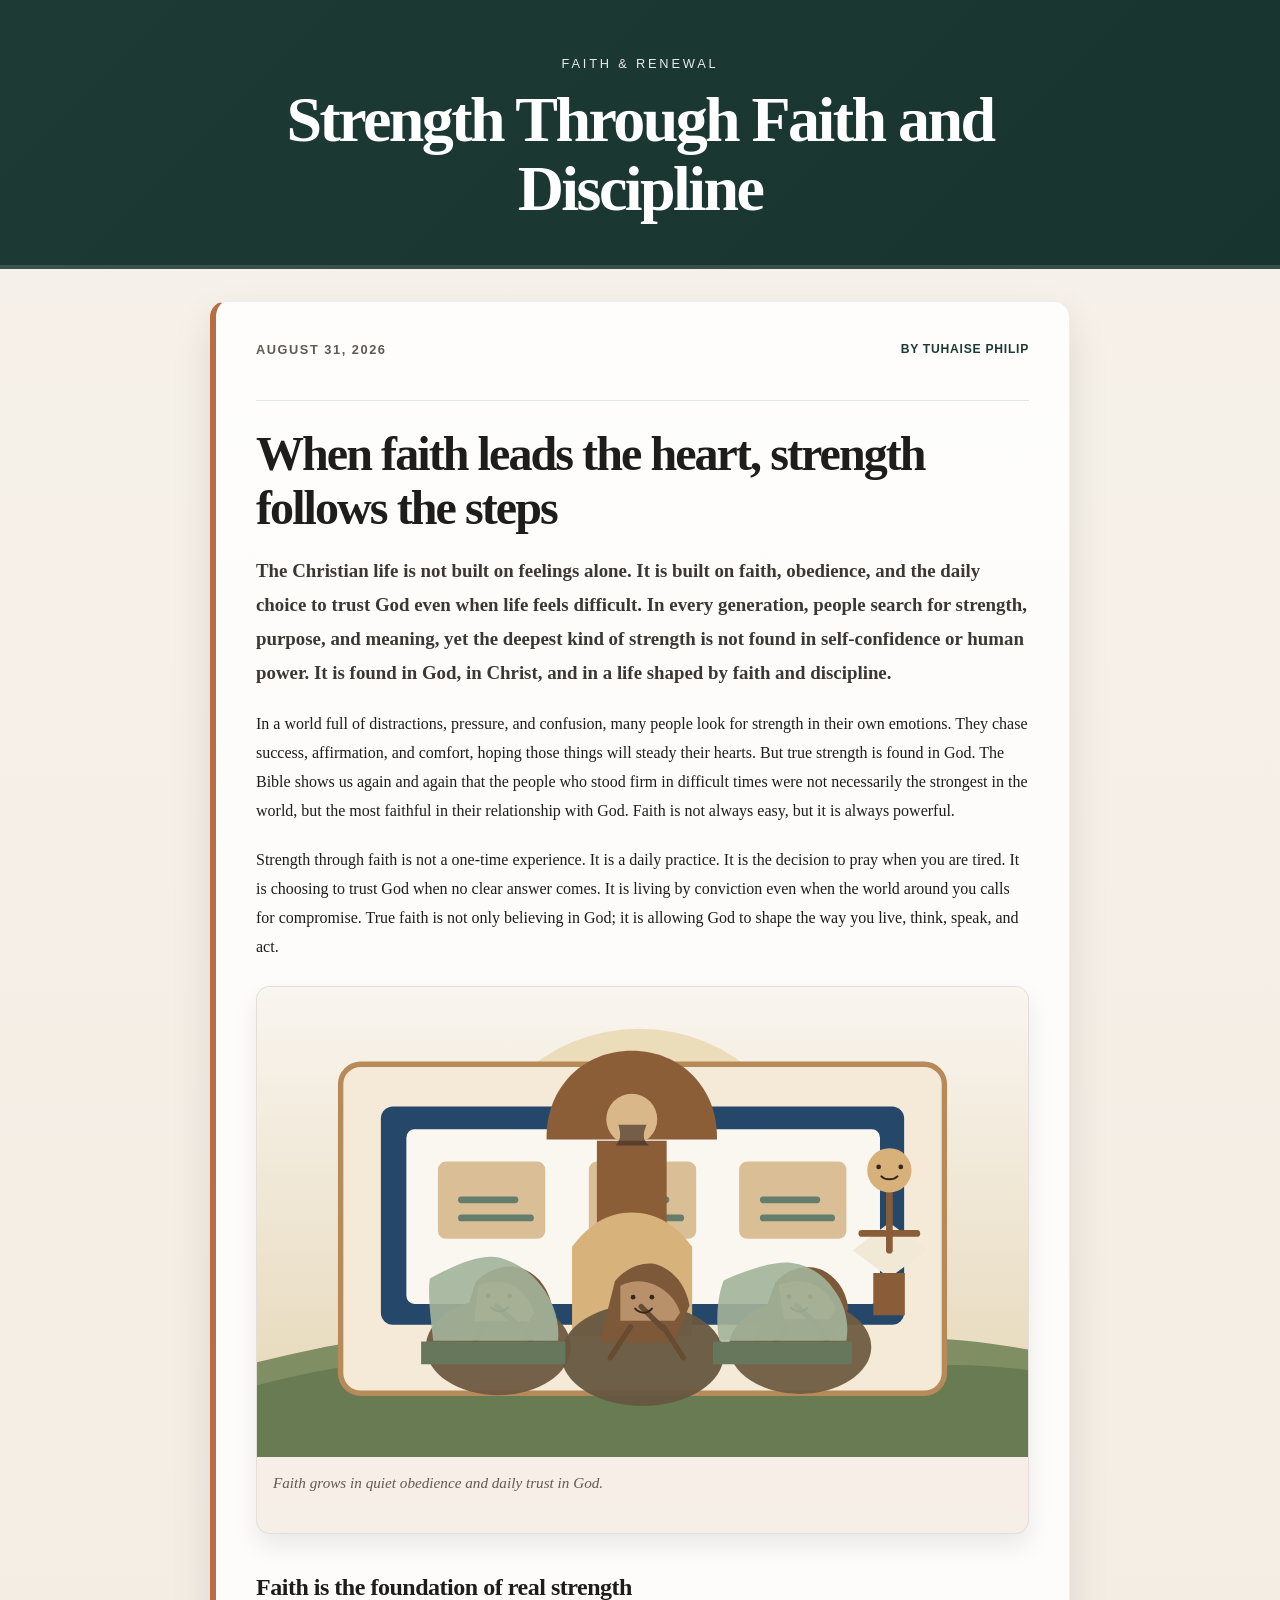
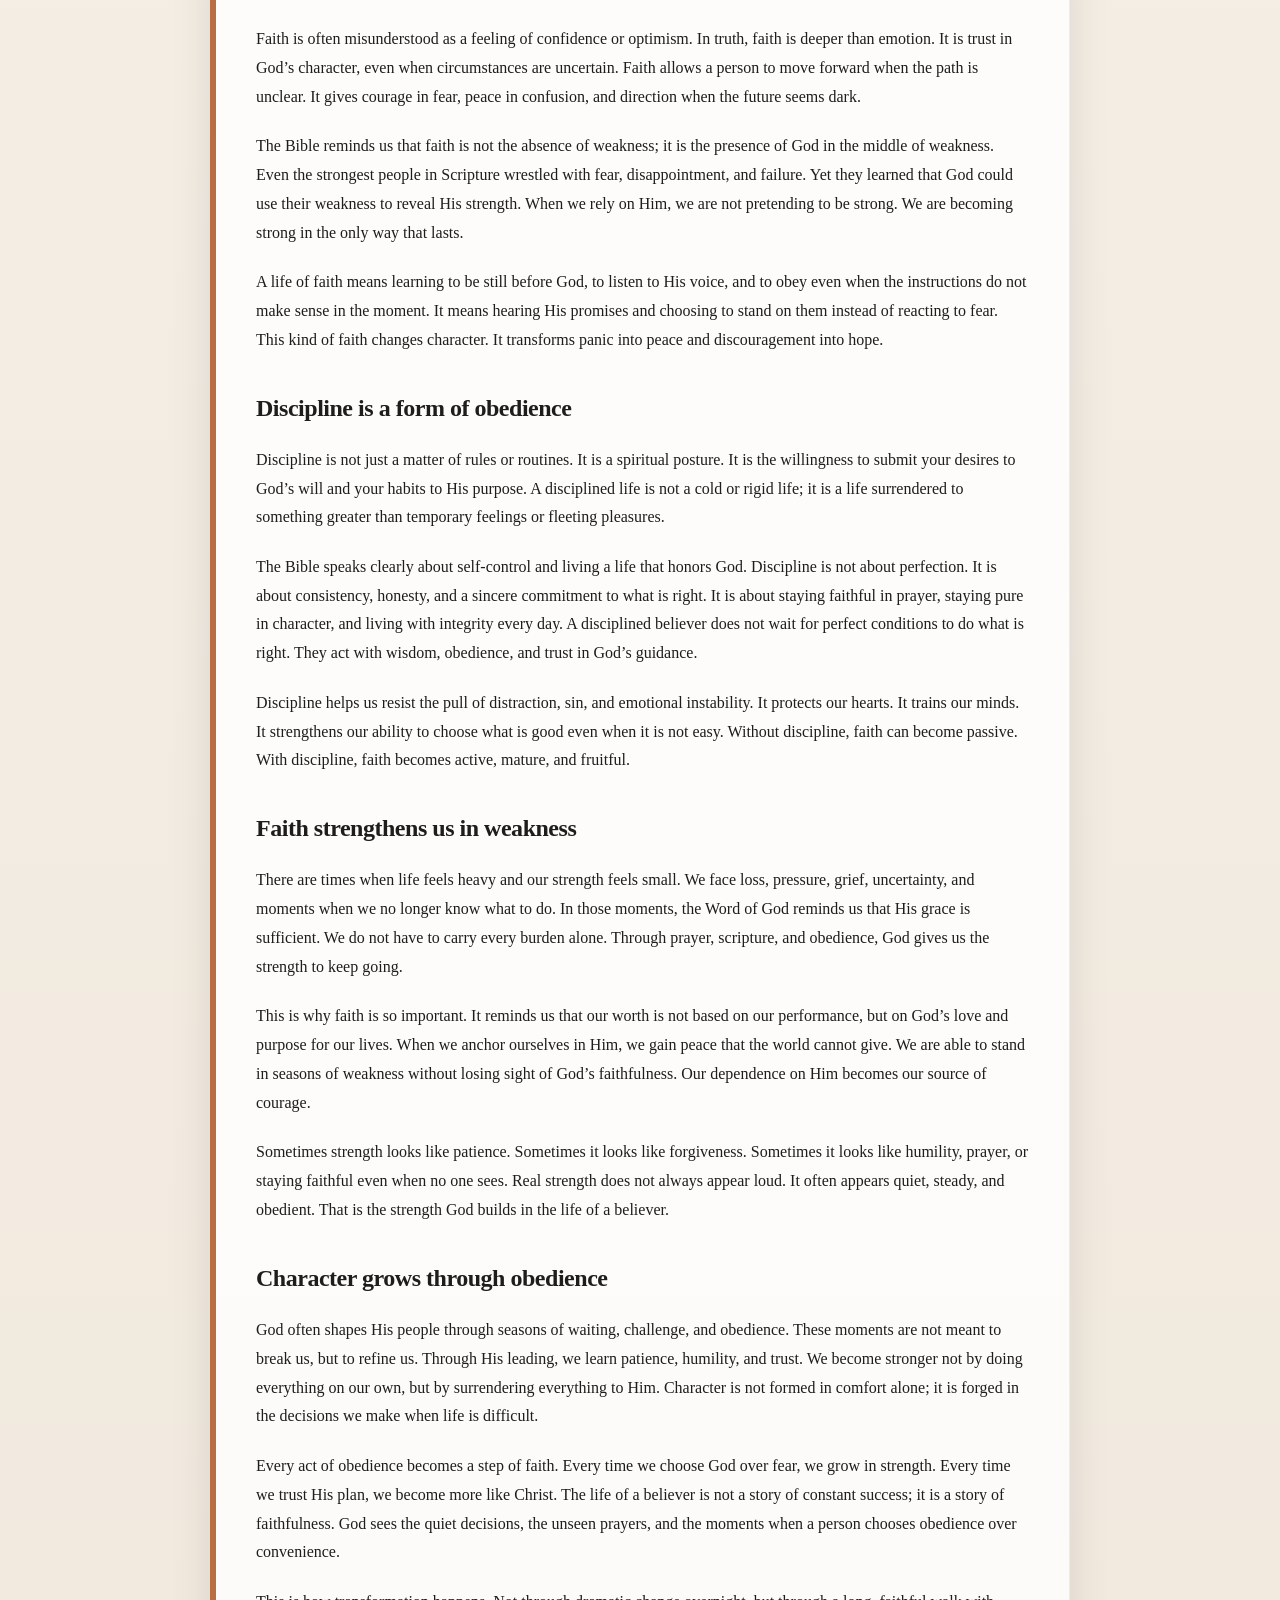
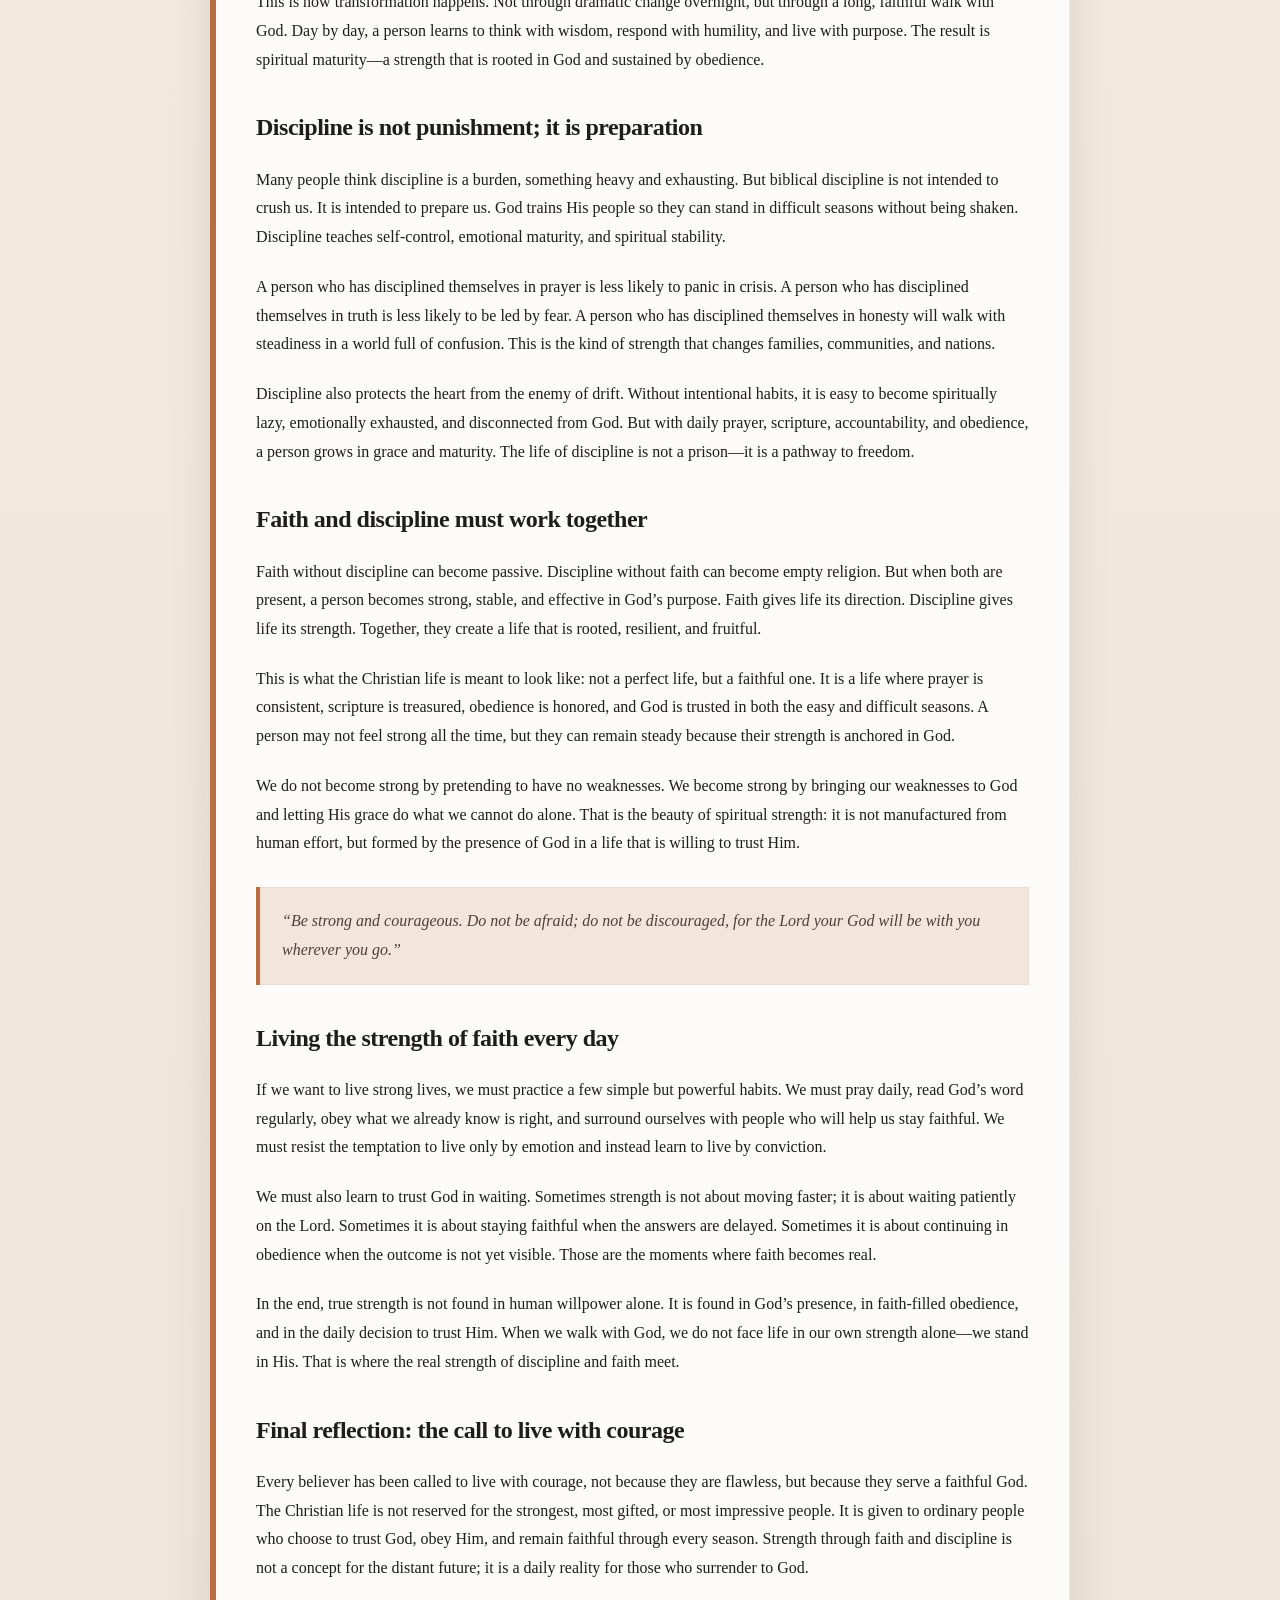
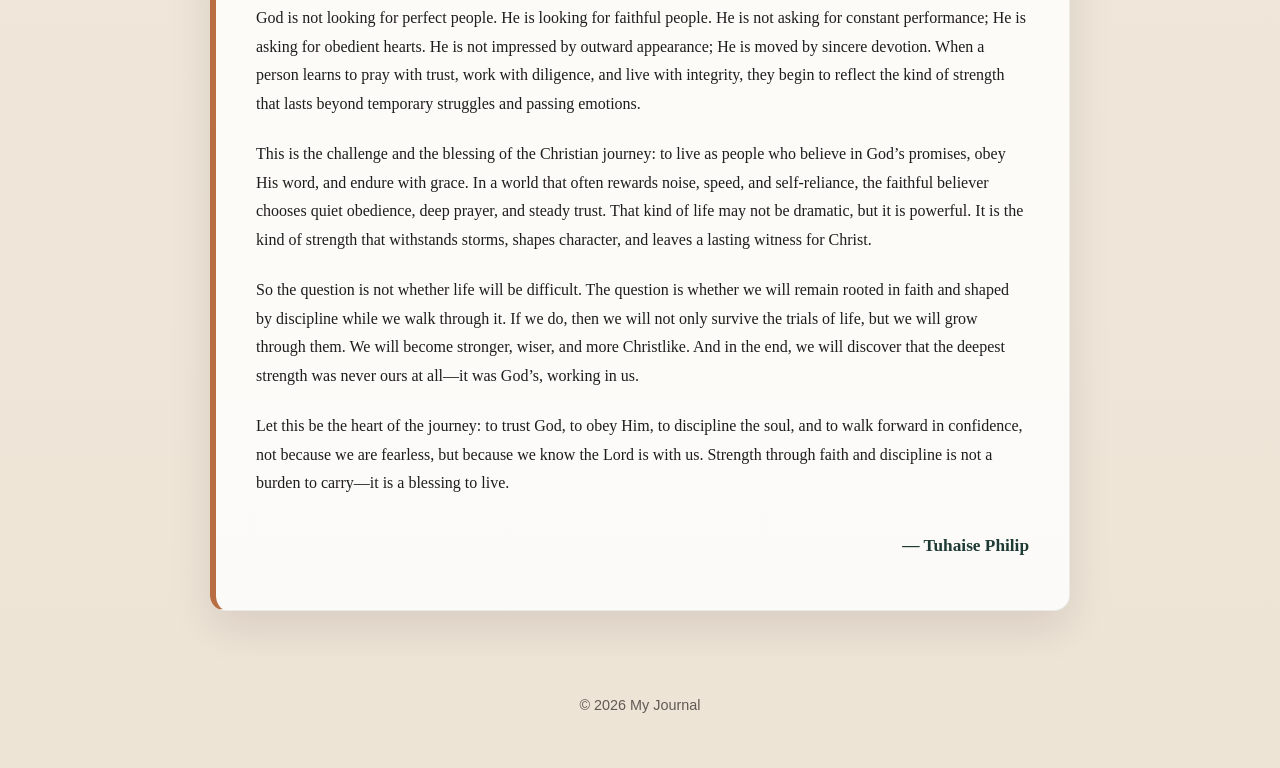
==== index.html @ ab4273bb "Publish article" ====
<!DOCTYPE html>
<html lang="en">
  <head>
    <meta charset="UTF-8" />
    <meta name="viewport" content="width=device-width, initial-scale=1.0" />
    <meta
      name="description"
      content="A simple article page about building meaningful habits and sharing ideas with the world."
    />
    <title>Small Habits, Big Change</title>
    <link rel="stylesheet" href="style.css" />
  </head>
  <body>
    <header class="site-header">
      <div class="container">
        <p class="brand">Faith & Renewal</p>
        <h1>Strength Through Faith and Discipline</h1>
      </div>
    </header>

    <main class="container">
      <article class="article-card">
        <div class="article-meta">
          <p class="date">August 31, 2026</p>
          <p class="byline">By Tuhaise Philip</p>
        </div>

        <h2>When faith leads the heart, strength follows the steps</h2>

        <p class="lead">
          The Christian life is not built on feelings alone. It is built on faith,
          obedience, and the daily choice to trust God even when life feels difficult.
          In every generation, people search for strength, purpose, and meaning, yet the
          deepest kind of strength is not found in self-confidence or human power. It is
          found in God, in Christ, and in a life shaped by faith and discipline.
        </p>

        <p>
          In a world full of distractions, pressure, and confusion, many people look for
          strength in their own emotions. They chase success, affirmation, and comfort,
          hoping those things will steady their hearts. But true strength is found in God.
          The Bible shows us again and again that the people who stood firm in difficult
          times were not necessarily the strongest in the world, but the most faithful in
          their relationship with God. Faith is not always easy, but it is always powerful.
        </p>

        <p>
          Strength through faith is not a one-time experience. It is a daily practice. It is
          the decision to pray when you are tired. It is choosing to trust God when no clear
          answer comes. It is living by conviction even when the world around you calls for
          compromise. True faith is not only believing in God; it is allowing God to shape
          the way you live, think, speak, and act.
        </p>

        <div class="hero-image-wrap">
          <img
            src="faith-art.svg"
            alt="Biblical illustration representing faith, hope, and strength"
            class="hero-image"
          />
          <p class="image-caption">Faith grows in quiet obedience and daily trust in God.</p>
        </div>

        <h3>Faith is the foundation of real strength</h3>
        <p>
          Faith is often misunderstood as a feeling of confidence or optimism. In truth, faith
          is deeper than emotion. It is trust in God’s character, even when circumstances are
          uncertain. Faith allows a person to move forward when the path is unclear. It gives
          courage in fear, peace in confusion, and direction when the future seems dark.
        </p>

        <p>
          The Bible reminds us that faith is not the absence of weakness; it is the presence
          of God in the middle of weakness. Even the strongest people in Scripture wrestled
          with fear, disappointment, and failure. Yet they learned that God could use their
          weakness to reveal His strength. When we rely on Him, we are not pretending to be
          strong. We are becoming strong in the only way that lasts.
        </p>

        <p>
          A life of faith means learning to be still before God, to listen to His voice, and
          to obey even when the instructions do not make sense in the moment. It means hearing
          His promises and choosing to stand on them instead of reacting to fear. This kind of
          faith changes character. It transforms panic into peace and discouragement into hope.
        </p>

        <h3>Discipline is a form of obedience</h3>
        <p>
          Discipline is not just a matter of rules or routines. It is a spiritual posture. It
          is the willingness to submit your desires to God’s will and your habits to His
          purpose. A disciplined life is not a cold or rigid life; it is a life surrendered
          to something greater than temporary feelings or fleeting pleasures.
        </p>

        <p>
          The Bible speaks clearly about self-control and living a life that honors God.
          Discipline is not about perfection. It is about consistency, honesty, and a sincere
          commitment to what is right. It is about staying faithful in prayer, staying pure
          in character, and living with integrity every day. A disciplined believer does not
          wait for perfect conditions to do what is right. They act with wisdom, obedience,
          and trust in God’s guidance.
        </p>

        <p>
          Discipline helps us resist the pull of distraction, sin, and emotional instability.
          It protects our hearts. It trains our minds. It strengthens our ability to choose
          what is good even when it is not easy. Without discipline, faith can become passive.
          With discipline, faith becomes active, mature, and fruitful.
        </p>

        <h3>Faith strengthens us in weakness</h3>
        <p>
          There are times when life feels heavy and our strength feels small. We face loss,
          pressure, grief, uncertainty, and moments when we no longer know what to do. In those
          moments, the Word of God reminds us that His grace is sufficient. We do not have to
          carry every burden alone. Through prayer, scripture, and obedience, God gives us the
          strength to keep going.
        </p>

        <p>
          This is why faith is so important. It reminds us that our worth is not based on our
          performance, but on God’s love and purpose for our lives. When we anchor ourselves in
          Him, we gain peace that the world cannot give. We are able to stand in seasons of
          weakness without losing sight of God’s faithfulness. Our dependence on Him becomes
          our source of courage.
        </p>

        <p>
          Sometimes strength looks like patience. Sometimes it looks like forgiveness. Sometimes
          it looks like humility, prayer, or staying faithful even when no one sees. Real strength
          does not always appear loud. It often appears quiet, steady, and obedient. That is the
          strength God builds in the life of a believer.
        </p>

        <h3>Character grows through obedience</h3>
        <p>
          God often shapes His people through seasons of waiting, challenge, and obedience.
          These moments are not meant to break us, but to refine us. Through His leading, we
          learn patience, humility, and trust. We become stronger not by doing everything on our
          own, but by surrendering everything to Him. Character is not formed in comfort alone;
          it is forged in the decisions we make when life is difficult.
        </p>

        <p>
          Every act of obedience becomes a step of faith. Every time we choose God over fear, we
          grow in strength. Every time we trust His plan, we become more like Christ. The life of
          a believer is not a story of constant success; it is a story of faithfulness. God sees
          the quiet decisions, the unseen prayers, and the moments when a person chooses obedience
          over convenience.
        </p>

        <p>
          This is how transformation happens. Not through dramatic change overnight, but through a
          long, faithful walk with God. Day by day, a person learns to think with wisdom, respond
          with humility, and live with purpose. The result is spiritual maturity—a strength that is
          rooted in God and sustained by obedience.
        </p>

        <h3>Discipline is not punishment; it is preparation</h3>
        <p>
          Many people think discipline is a burden, something heavy and exhausting. But biblical
          discipline is not intended to crush us. It is intended to prepare us. God trains His
          people so they can stand in difficult seasons without being shaken. Discipline teaches
          self-control, emotional maturity, and spiritual stability.
        </p>

        <p>
          A person who has disciplined themselves in prayer is less likely to panic in crisis.
          A person who has disciplined themselves in truth is less likely to be led by fear.
          A person who has disciplined themselves in honesty will walk with steadiness in a world
          full of confusion. This is the kind of strength that changes families, communities,
          and nations.
        </p>

        <p>
          Discipline also protects the heart from the enemy of drift. Without intentional habits,
          it is easy to become spiritually lazy, emotionally exhausted, and disconnected from God.
          But with daily prayer, scripture, accountability, and obedience, a person grows in grace
          and maturity. The life of discipline is not a prison—it is a pathway to freedom.
        </p>

        <h3>Faith and discipline must work together</h3>
        <p>
          Faith without discipline can become passive. Discipline without faith can become empty
          religion. But when both are present, a person becomes strong, stable, and effective in
          God’s purpose. Faith gives life its direction. Discipline gives life its strength.
          Together, they create a life that is rooted, resilient, and fruitful.
        </p>

        <p>
          This is what the Christian life is meant to look like: not a perfect life, but a faithful
          one. It is a life where prayer is consistent, scripture is treasured, obedience is honored,
          and God is trusted in both the easy and difficult seasons. A person may not feel strong all
          the time, but they can remain steady because their strength is anchored in God.
        </p>

        <p>
          We do not become strong by pretending to have no weaknesses. We become strong by bringing
          our weaknesses to God and letting His grace do what we cannot do alone. That is the beauty
          of spiritual strength: it is not manufactured from human effort, but formed by the presence
          of God in a life that is willing to trust Him.
        </p>

        <blockquote>
          “Be strong and courageous. Do not be afraid; do not be discouraged, for the Lord
          your God will be with you wherever you go.”
        </blockquote>

        <h3>Living the strength of faith every day</h3>
        <p>
          If we want to live strong lives, we must practice a few simple but powerful habits. We must
          pray daily, read God’s word regularly, obey what we already know is right, and surround
          ourselves with people who will help us stay faithful. We must resist the temptation to live
          only by emotion and instead learn to live by conviction.
        </p>

        <p>
          We must also learn to trust God in waiting. Sometimes strength is not about moving faster;
          it is about waiting patiently on the Lord. Sometimes it is about staying faithful when the
          answers are delayed. Sometimes it is about continuing in obedience when the outcome is not
          yet visible. Those are the moments where faith becomes real.
        </p>

        <p>
          In the end, true strength is not found in human willpower alone. It is found in God’s
          presence, in faith-filled obedience, and in the daily decision to trust Him. When we walk
          with God, we do not face life in our own strength alone—we stand in His. That is where the
          real strength of discipline and faith meet.
        </p>

        <h3>Final reflection: the call to live with courage</h3>
        <p>
          Every believer has been called to live with courage, not because they are flawless, but because
          they serve a faithful God. The Christian life is not reserved for the strongest, most gifted,
          or most impressive people. It is given to ordinary people who choose to trust God, obey Him,
          and remain faithful through every season. Strength through faith and discipline is not a
          concept for the distant future; it is a daily reality for those who surrender to God.
        </p>

        <p>
          God is not looking for perfect people. He is looking for faithful people. He is not asking for
          constant performance; He is asking for obedient hearts. He is not impressed by outward appearance;
          He is moved by sincere devotion. When a person learns to pray with trust, work with diligence,
          and live with integrity, they begin to reflect the kind of strength that lasts beyond temporary
          struggles and passing emotions.
        </p>

        <p>
          This is the challenge and the blessing of the Christian journey: to live as people who believe in
          God’s promises, obey His word, and endure with grace. In a world that often rewards noise,
          speed, and self-reliance, the faithful believer chooses quiet obedience, deep prayer, and steady
          trust. That kind of life may not be dramatic, but it is powerful. It is the kind of strength
          that withstands storms, shapes character, and leaves a lasting witness for Christ.
        </p>

        <p>
          So the question is not whether life will be difficult. The question is whether we will remain
          rooted in faith and shaped by discipline while we walk through it. If we do, then we will not only
          survive the trials of life, but we will grow through them. We will become stronger, wiser, and
          more Christlike. And in the end, we will discover that the deepest strength was never ours at all—it was God’s, working in us.
        </p>

        <p>
          Let this be the heart of the journey: to trust God, to obey Him, to discipline the soul, and to
          walk forward in confidence, not because we are fearless, but because we know the Lord is with us.
          Strength through faith and discipline is not a burden to carry—it is a blessing to live.
        </p>

        <p class="author-signature">— Tuhaise Philip</p>
      </article>
    </main>

    <footer class="site-footer">
      <p>&copy; 2026 My Journal</p>
    </footer>
  </body>
</html>
---- style.css ----
:root {
  --bg: #f3efe9;
  --card: #fffdfb;
  --header: #1d3a35;
  --header-soft: #18342f;
  --text: #1f1d1b;
  --muted: #615953;
  --accent: #b86d42;
  --accent-soft: #f2e6dc;
  --shadow: rgba(17, 12, 10, 0.1);
}

* {
  box-sizing: border-box;
}

body {
  margin: 0;
  font-family: Georgia, "Times New Roman", serif;
  color: var(--text);
  background: linear-gradient(180deg, #f6f1ea 0%, #eee4d6 100%);
  line-height: 1.8;
}

.container {
  width: min(860px, calc(100% - 40px));
  margin: 0 auto;
}

.site-header {
  background: linear-gradient(135deg, var(--header) 0%, var(--header-soft) 100%);
  color: #fff;
  padding: 52px 0 42px;
  text-align: center;
  border-bottom: 4px solid rgba(255, 255, 255, 0.12);
}

.brand {
  margin: 0 0 10px;
  font-size: 0.8rem;
  letter-spacing: 0.22em;
  text-transform: uppercase;
  opacity: 0.9;
  font-family: "Segoe UI", Tahoma, sans-serif;
}

.site-header h1 {
  margin: 0;
  font-size: clamp(2.2rem, 5vw, 4rem);
  line-height: 1.08;
  letter-spacing: -0.04em;
}

.article-card {
  margin: 32px auto 56px;
  padding: 36px 40px 28px;
  background: rgba(255, 255, 255, 0.82);
  border: 1px solid rgba(29, 58, 53, 0.08);
  border-left: 6px solid var(--accent);
  border-radius: 16px;
  box-shadow: 0 18px 42px var(--shadow);
}

.article-meta {
  display: flex;
  justify-content: space-between;
  align-items: center;
  gap: 16px;
  flex-wrap: wrap;
  padding-bottom: 18px;
  margin-bottom: 26px;
  border-bottom: 1px solid rgba(29, 58, 53, 0.12);
}

.date,
.byline {
  margin: 0;
}

.date {
  color: var(--muted);
  font-size: 0.8rem;
  font-weight: 700;
  letter-spacing: 0.12em;
  text-transform: uppercase;
  font-family: "Segoe UI", Tahoma, sans-serif;
}

.byline {
  color: var(--header);
  font-weight: 700;
  letter-spacing: 0.06em;
  text-transform: uppercase;
  font-size: 0.76rem;
  font-family: "Segoe UI", Tahoma, sans-serif;
}

.article-card h2 {
  margin-top: 0;
  margin-bottom: 1.2rem;
  font-size: clamp(2.1rem, 4vw, 3rem);
  line-height: 1.12;
  letter-spacing: -0.04em;
}

.article-card h3 {
  margin-top: 2rem;
  margin-bottom: 0.8rem;
  font-size: 1.5rem;
  letter-spacing: -0.02em;
}

.article-card p,
.article-card blockquote {
  margin-bottom: 1.3rem;
}

.lead {
  font-size: 1.18rem;
  color: #3d3733;
  font-weight: 600;
}

.hero-image-wrap {
  margin: 1.5rem 0 1.8rem;
  border-radius: 14px;
  overflow: hidden;
  background: #f6efe7;
  border: 1px solid rgba(19, 25, 29, 0.08);
  box-shadow: 0 12px 24px rgba(27, 19, 15, 0.08);
}

.hero-image {
  display: block;
  width: 100%;
  height: 470px;
  object-fit: cover;
}

.image-caption {
  margin: 0;
  padding: 12px 16px 16px;
  background: #f7efe7;
  color: var(--muted);
  font-size: 0.95rem;
  font-style: italic;
}

blockquote {
  padding: 20px 22px;
  margin: 1.8rem 0;
  border-left: 4px solid var(--accent);
  background: var(--accent-soft);
  font-style: italic;
  color: #4c413d;
  box-shadow: inset 0 0 0 1px rgba(184, 109, 66, 0.08);
}

.author-signature {
  margin-top: 2rem;
  margin-bottom: 0;
  font-size: 1.08rem;
  font-weight: 700;
  color: var(--header);
  text-align: right;
}

.site-footer {
  padding: 12px 0 34px;
  text-align: center;
  color: var(--muted);
  font-size: 0.9rem;
  font-family: "Segoe UI", Tahoma, sans-serif;
}
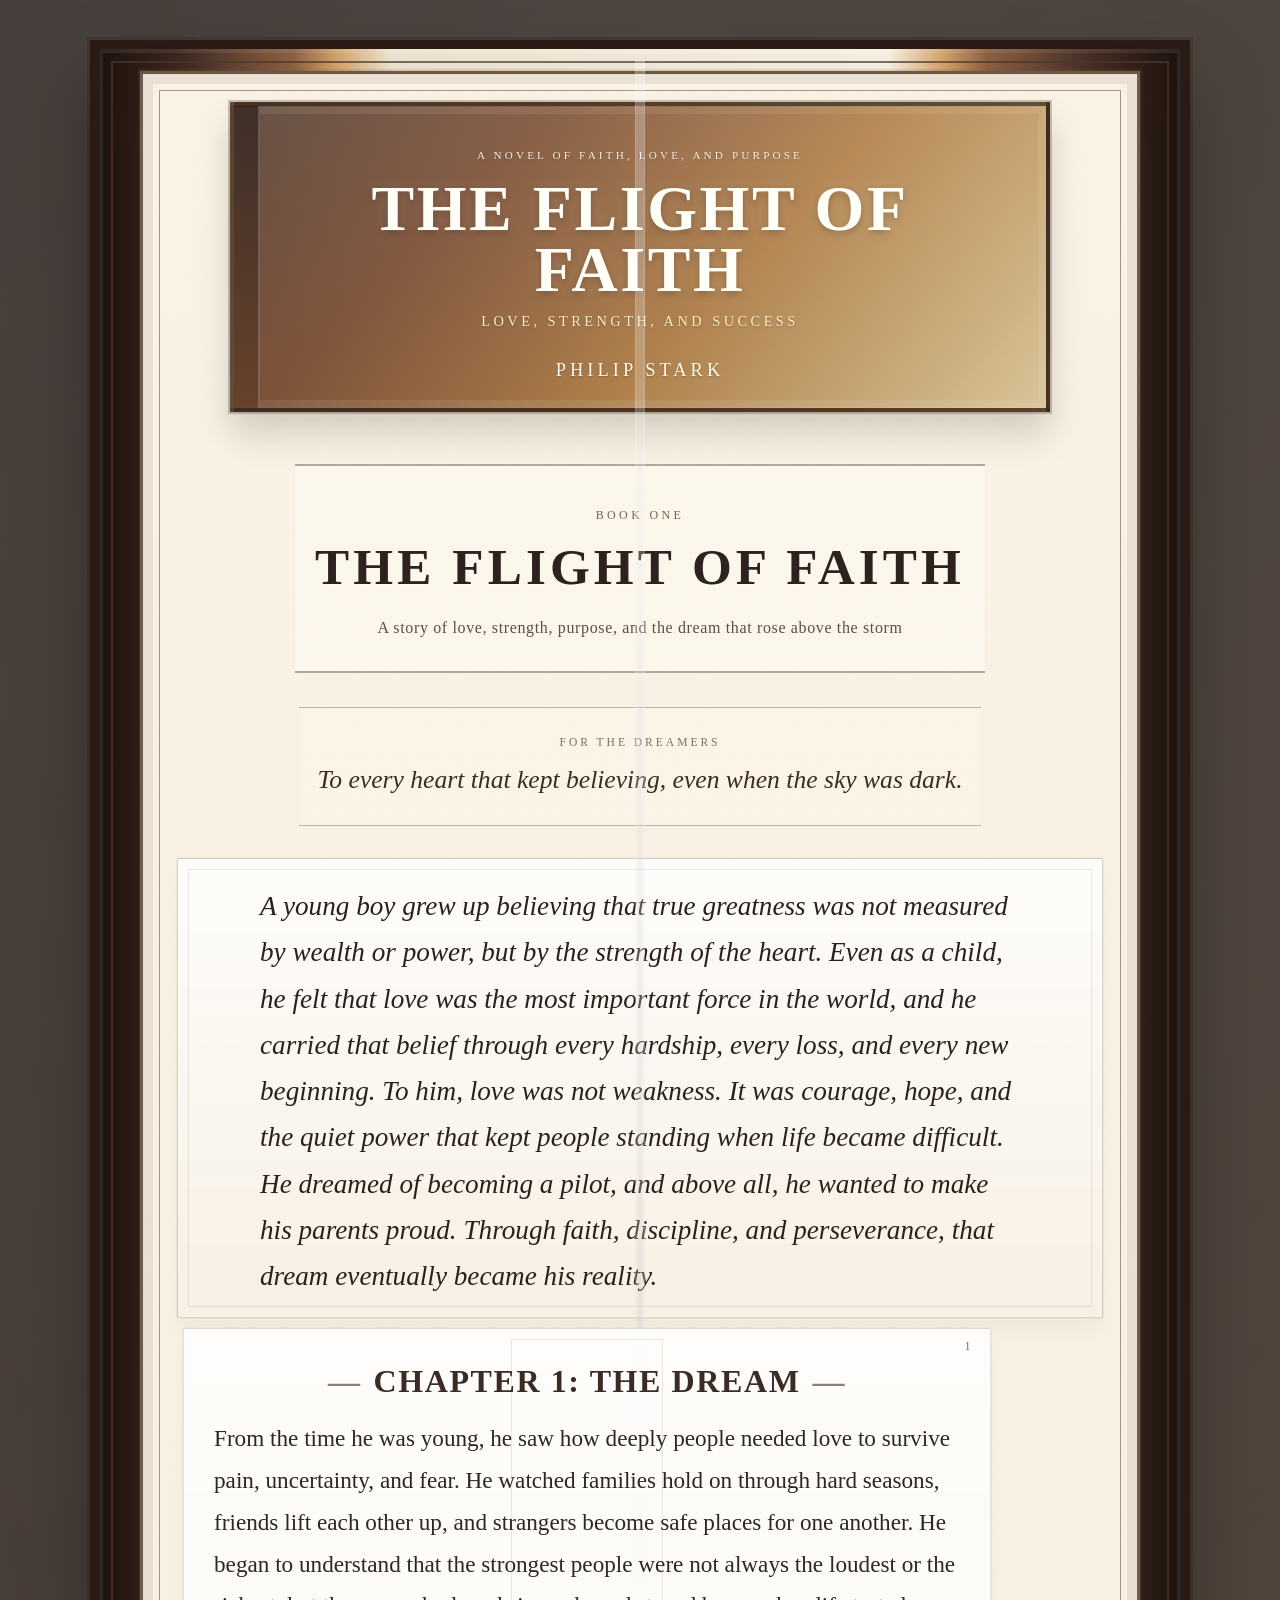
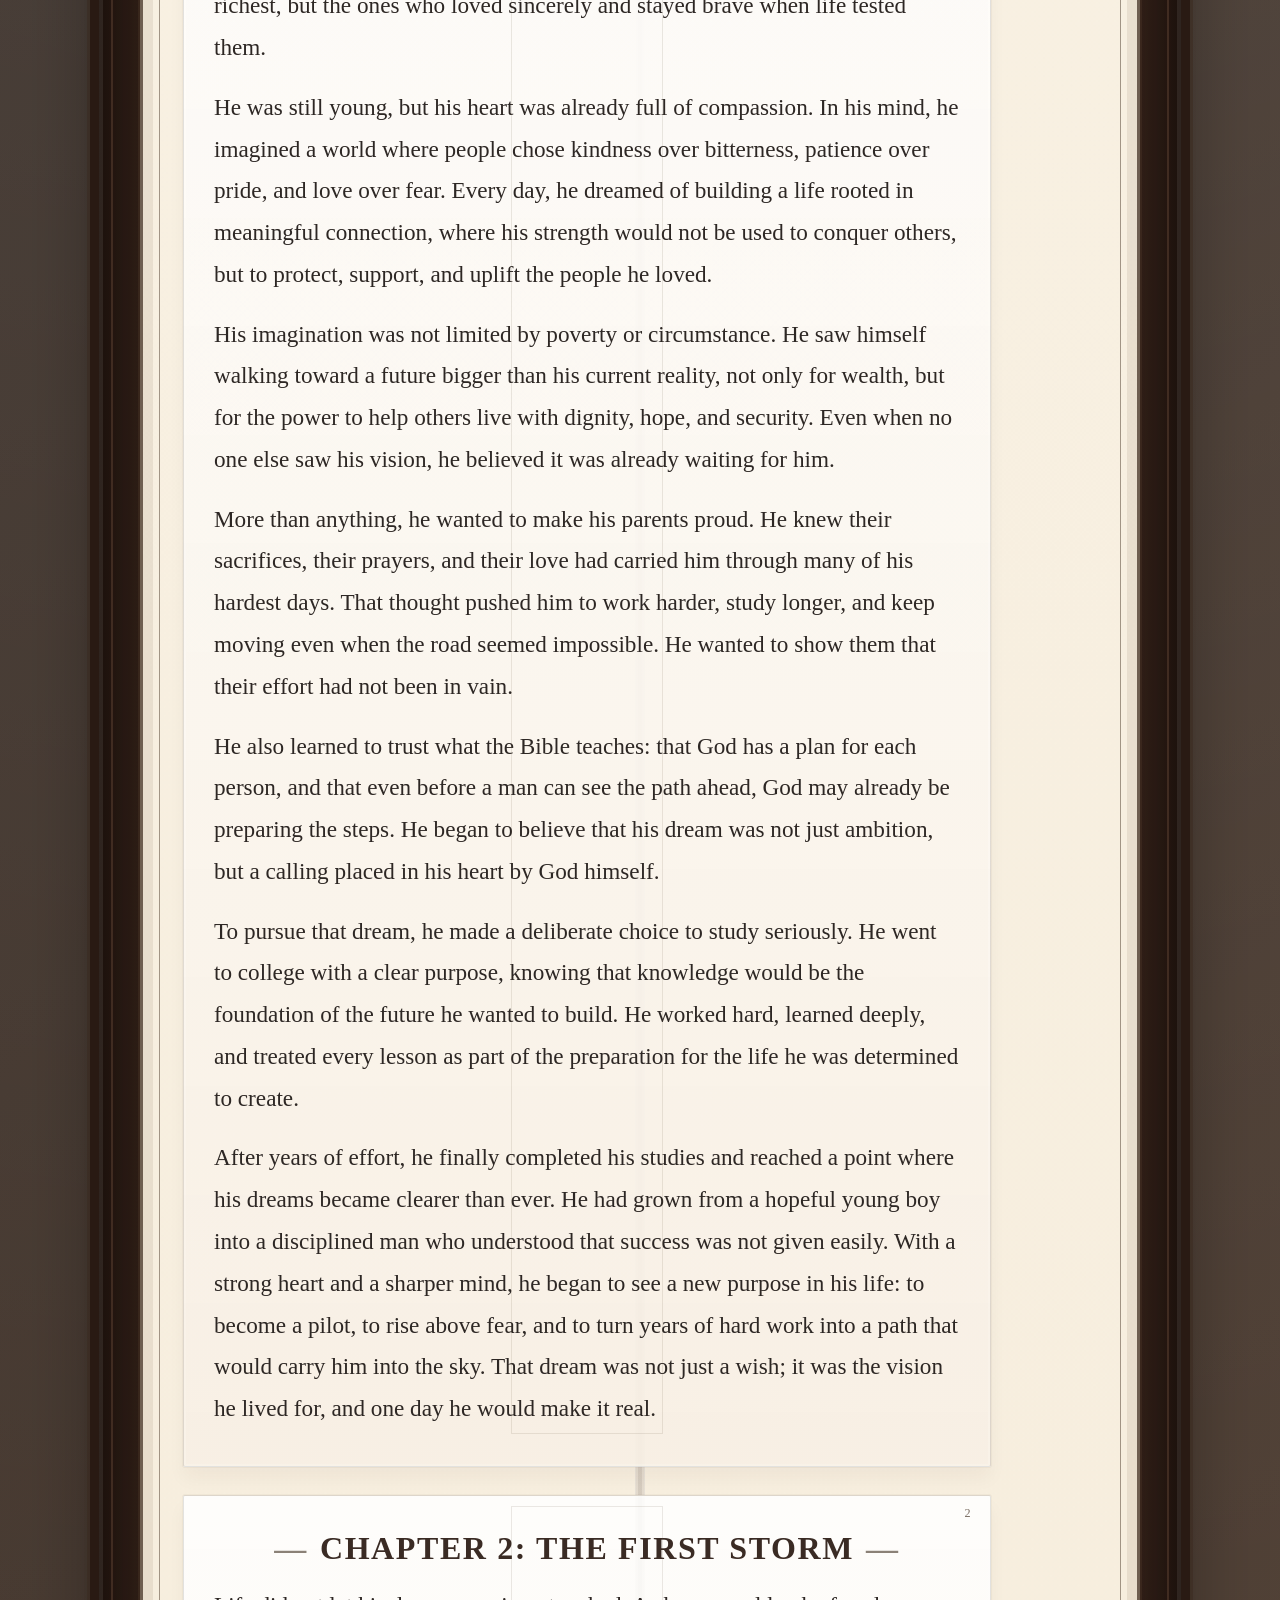
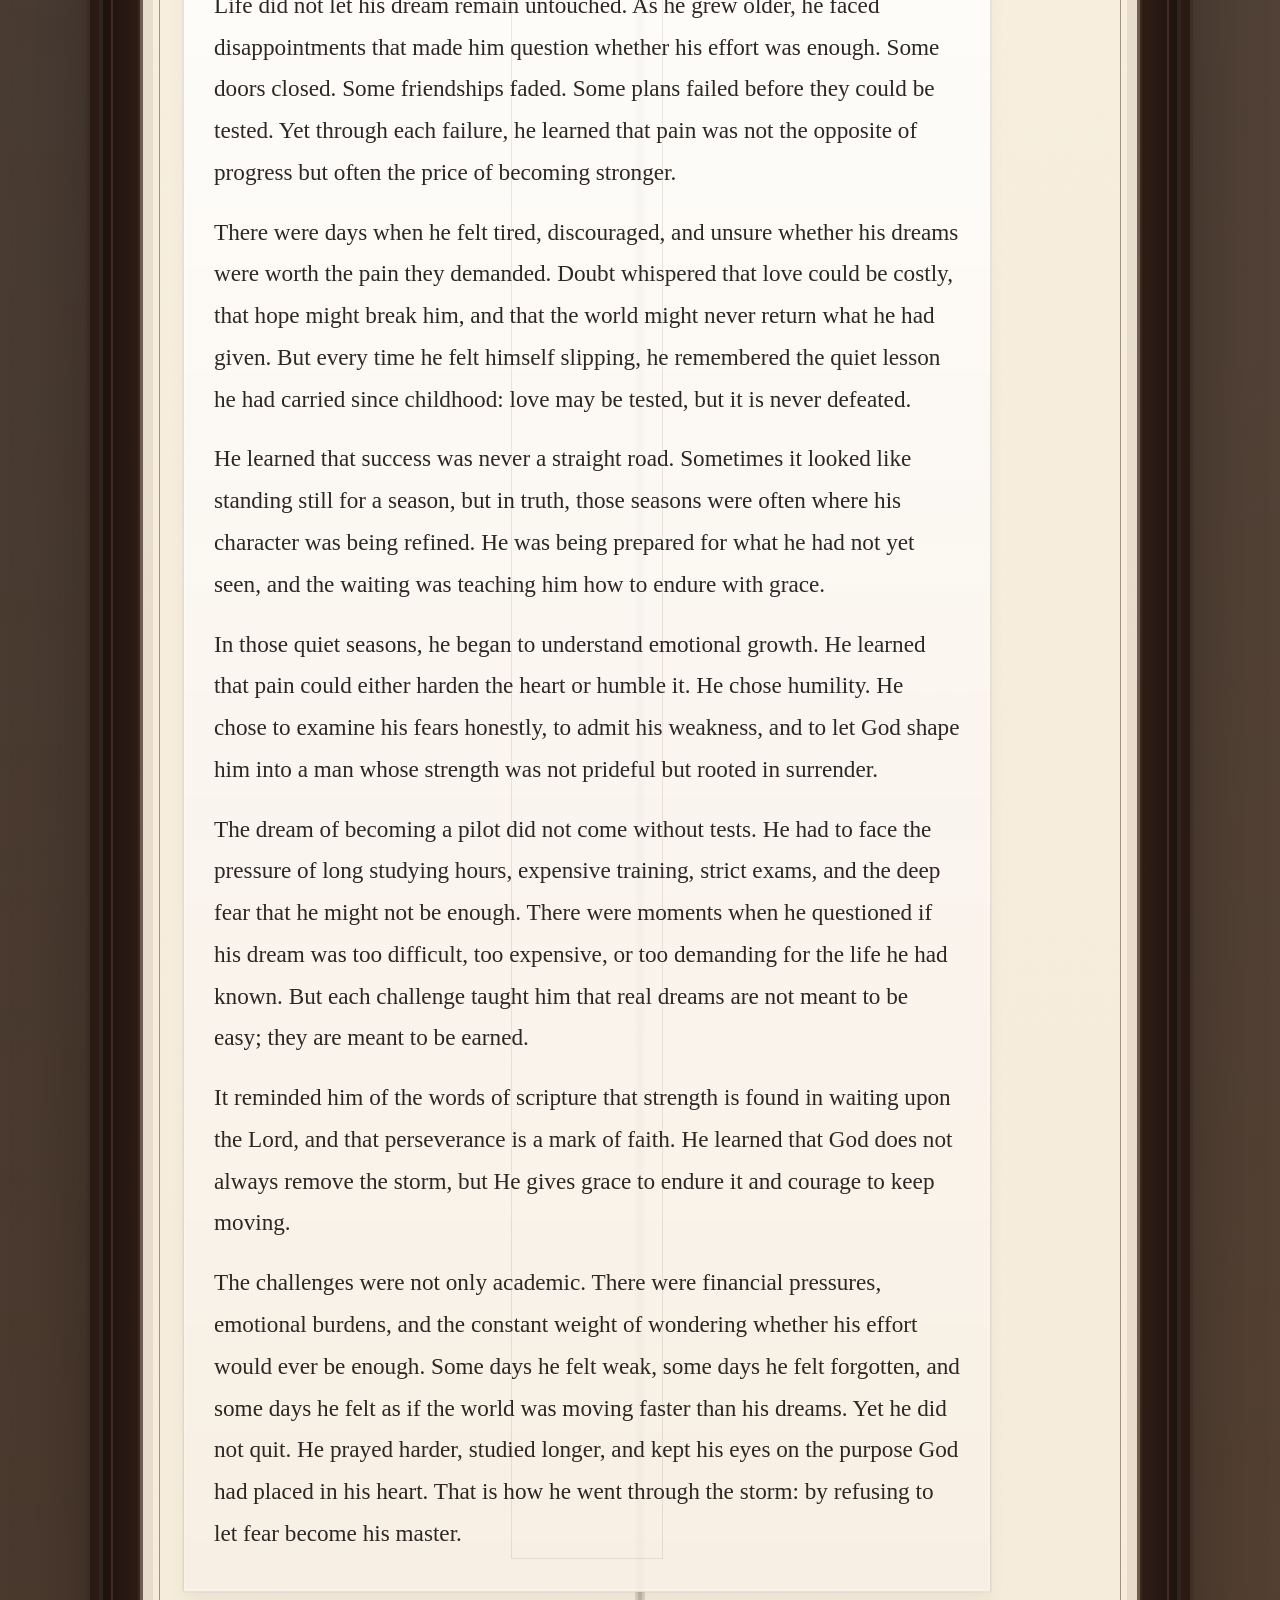
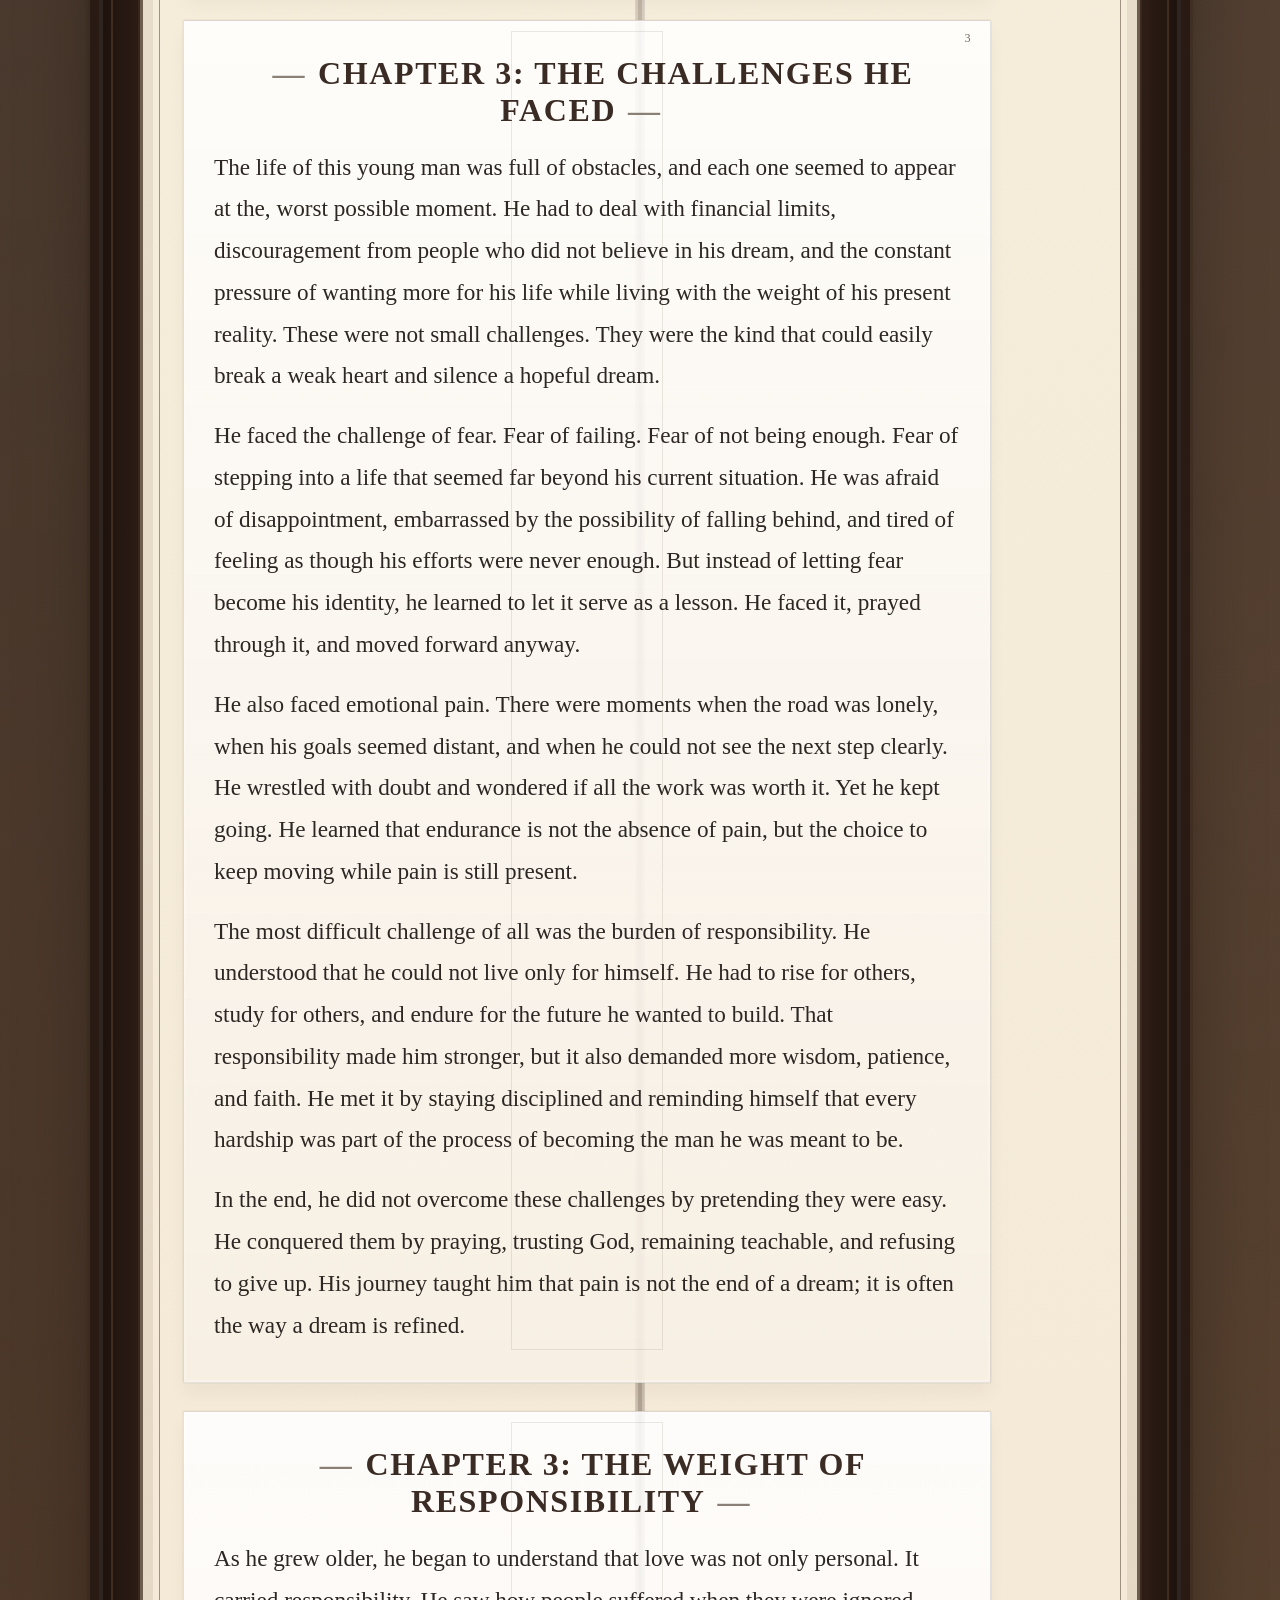
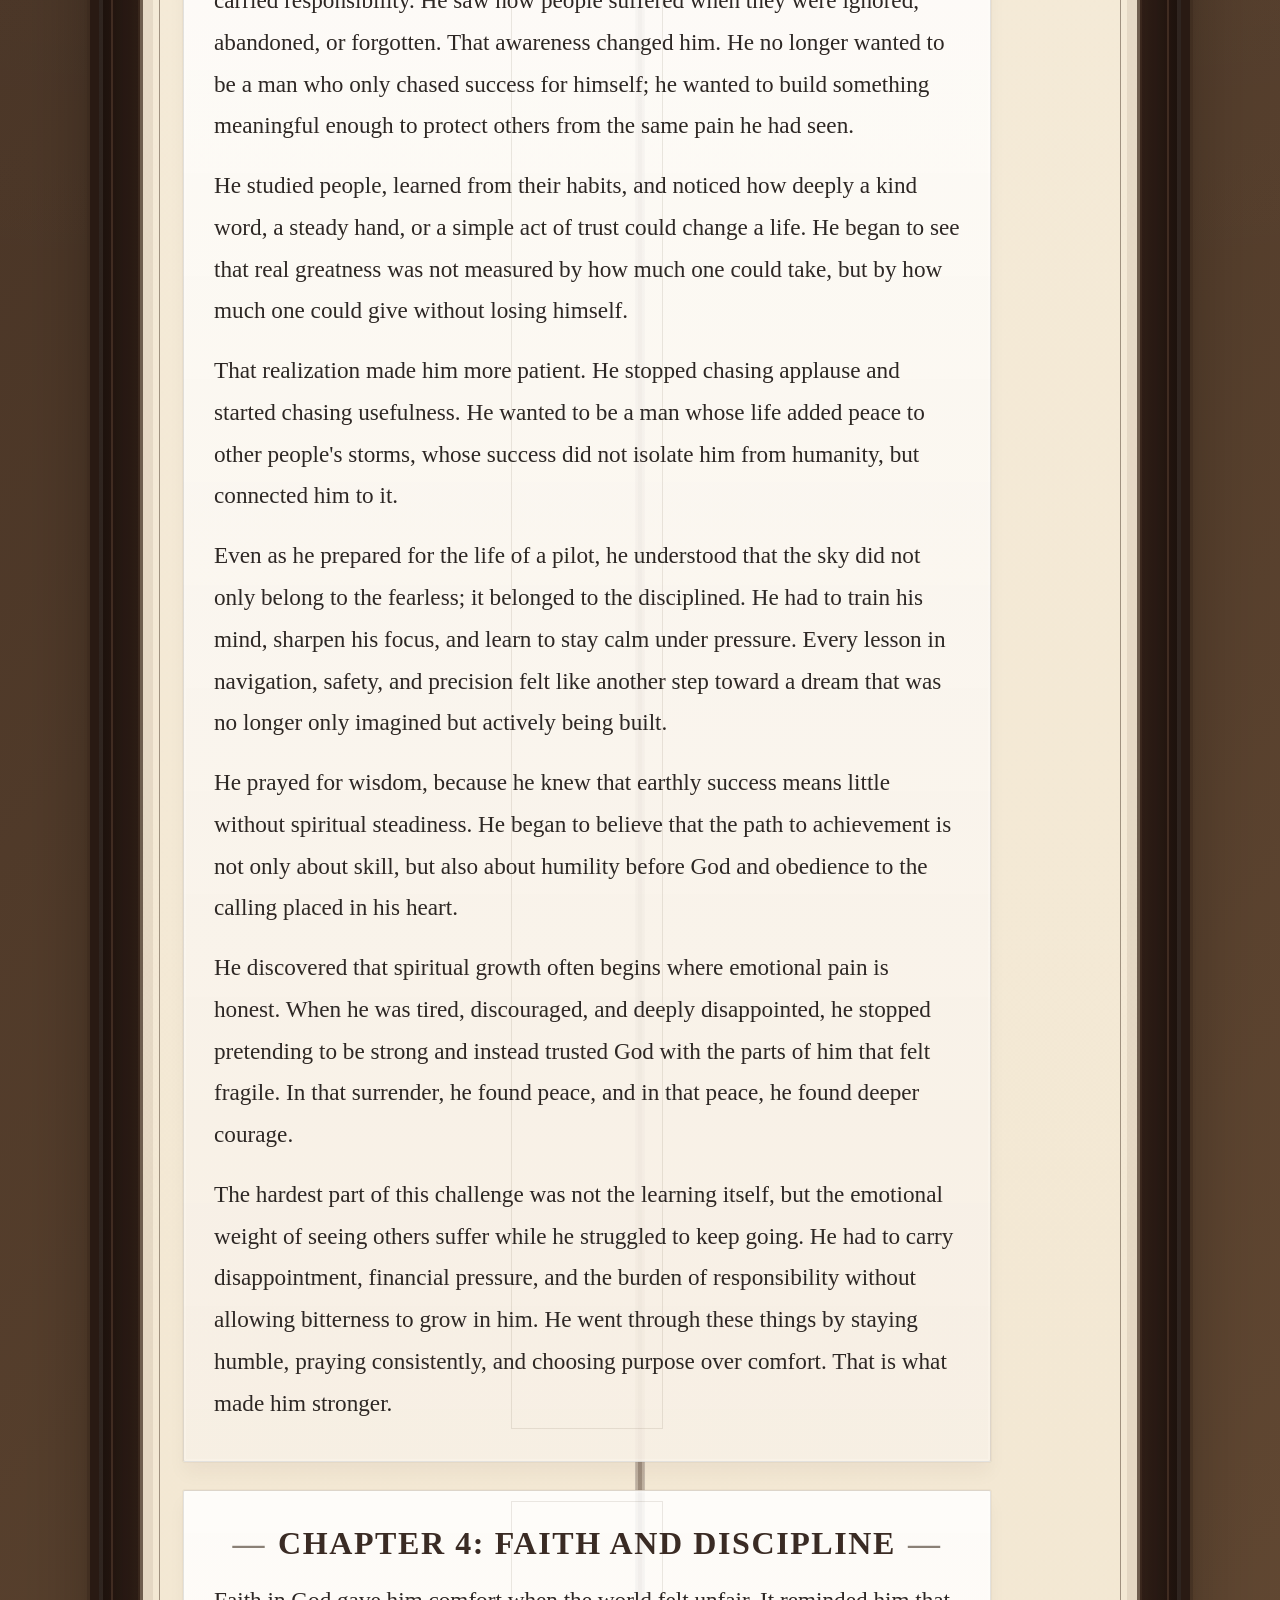
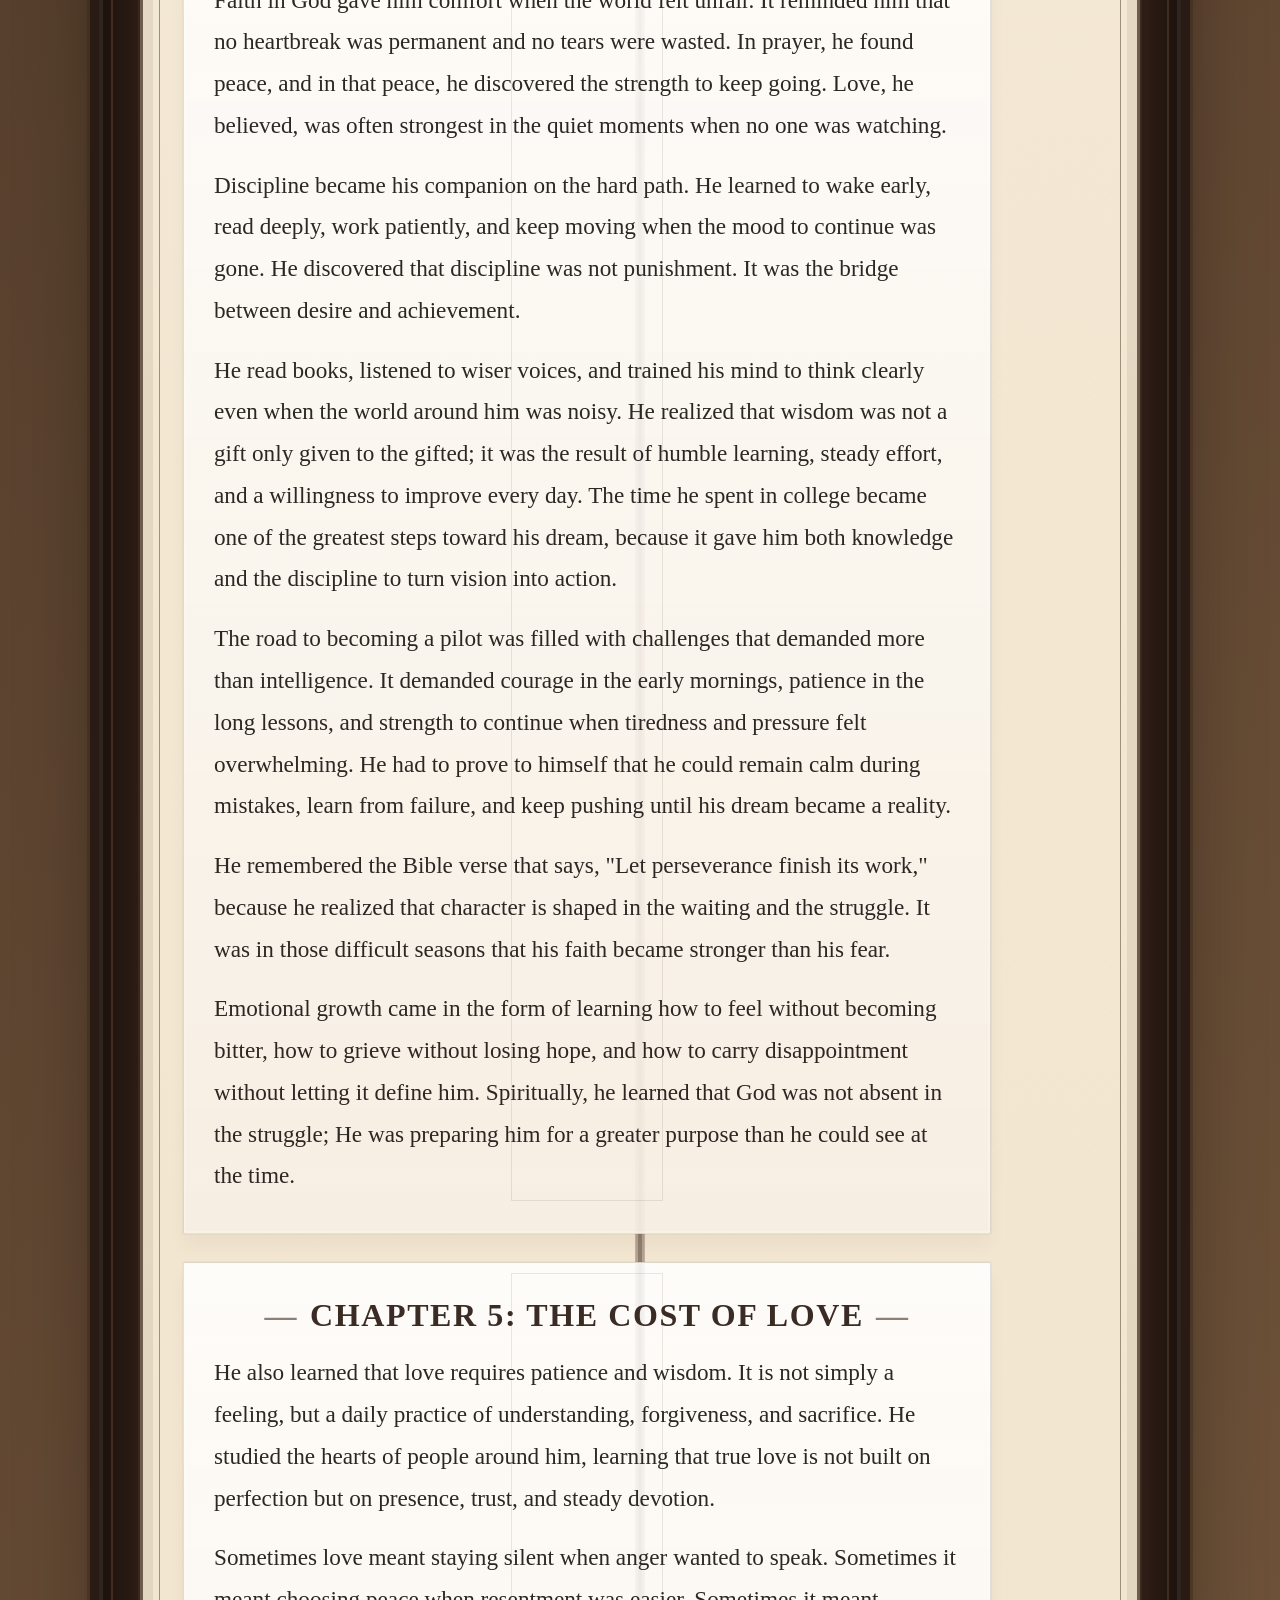
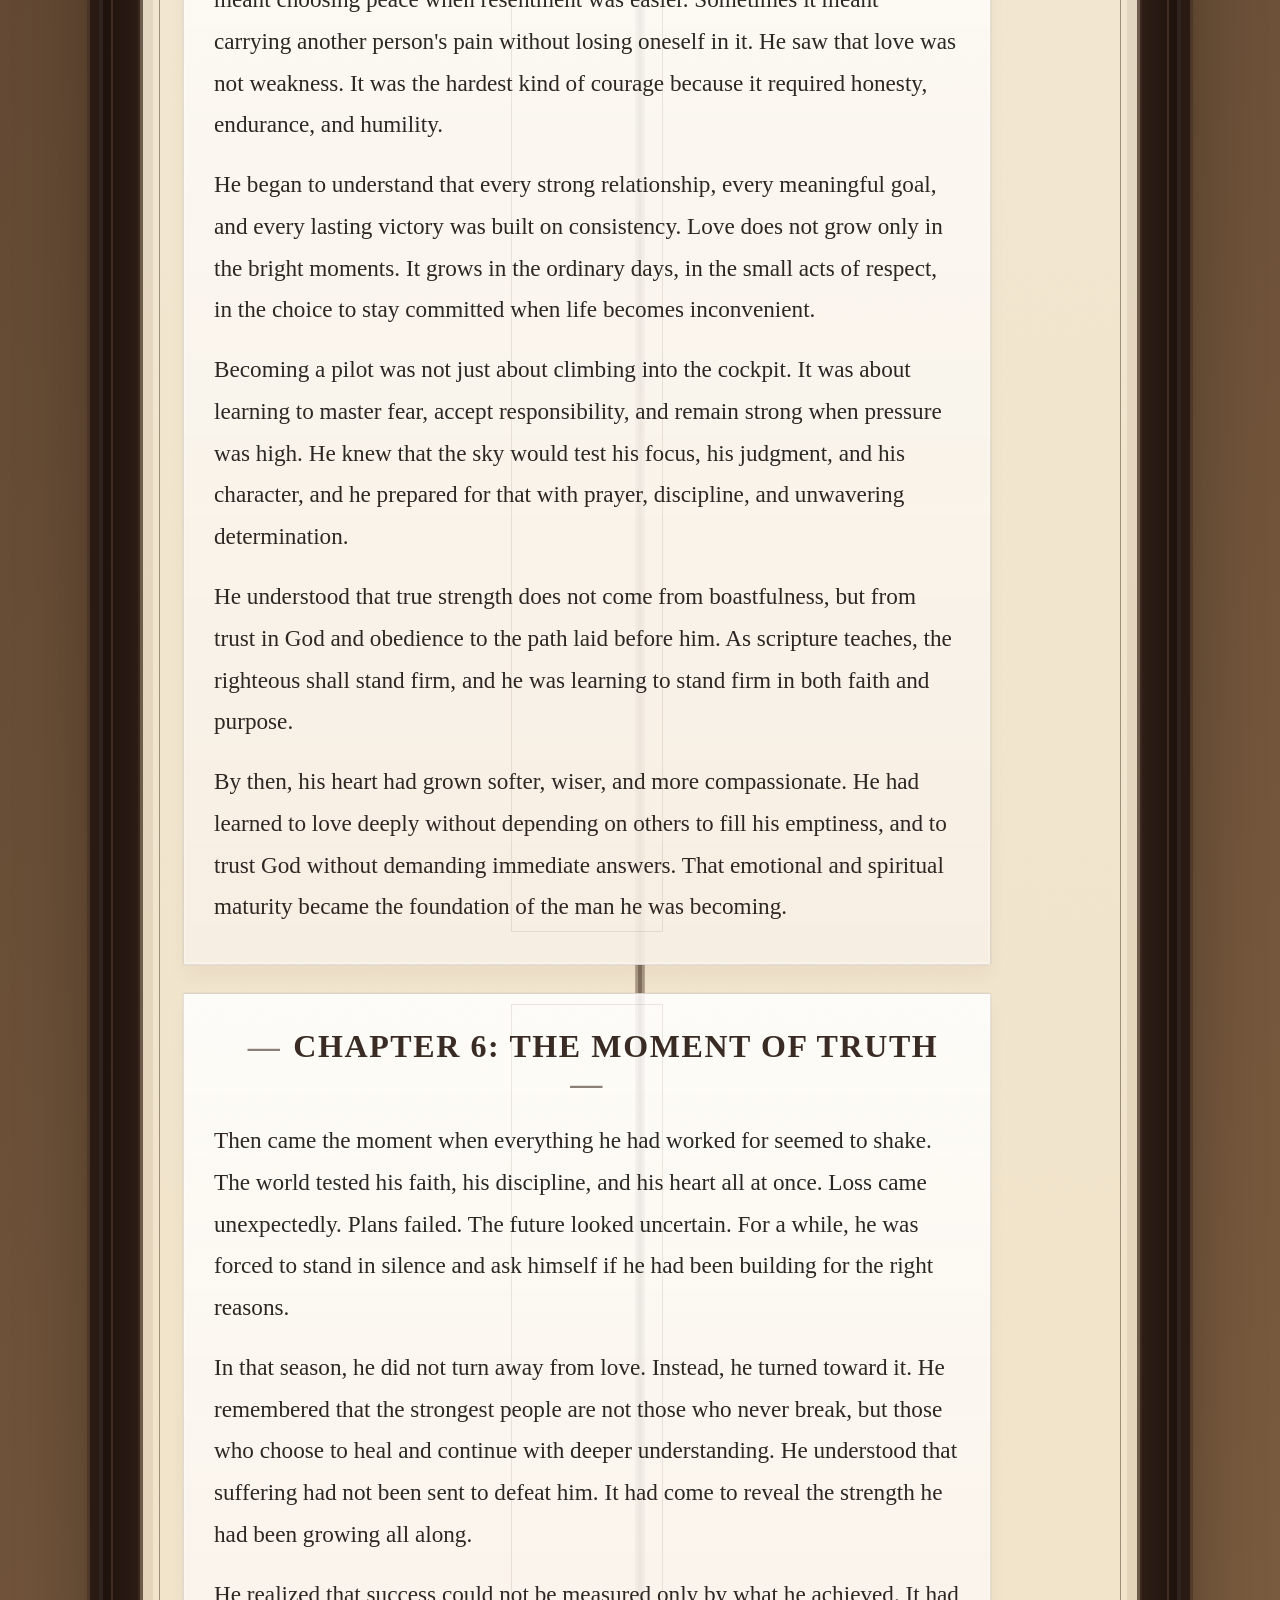
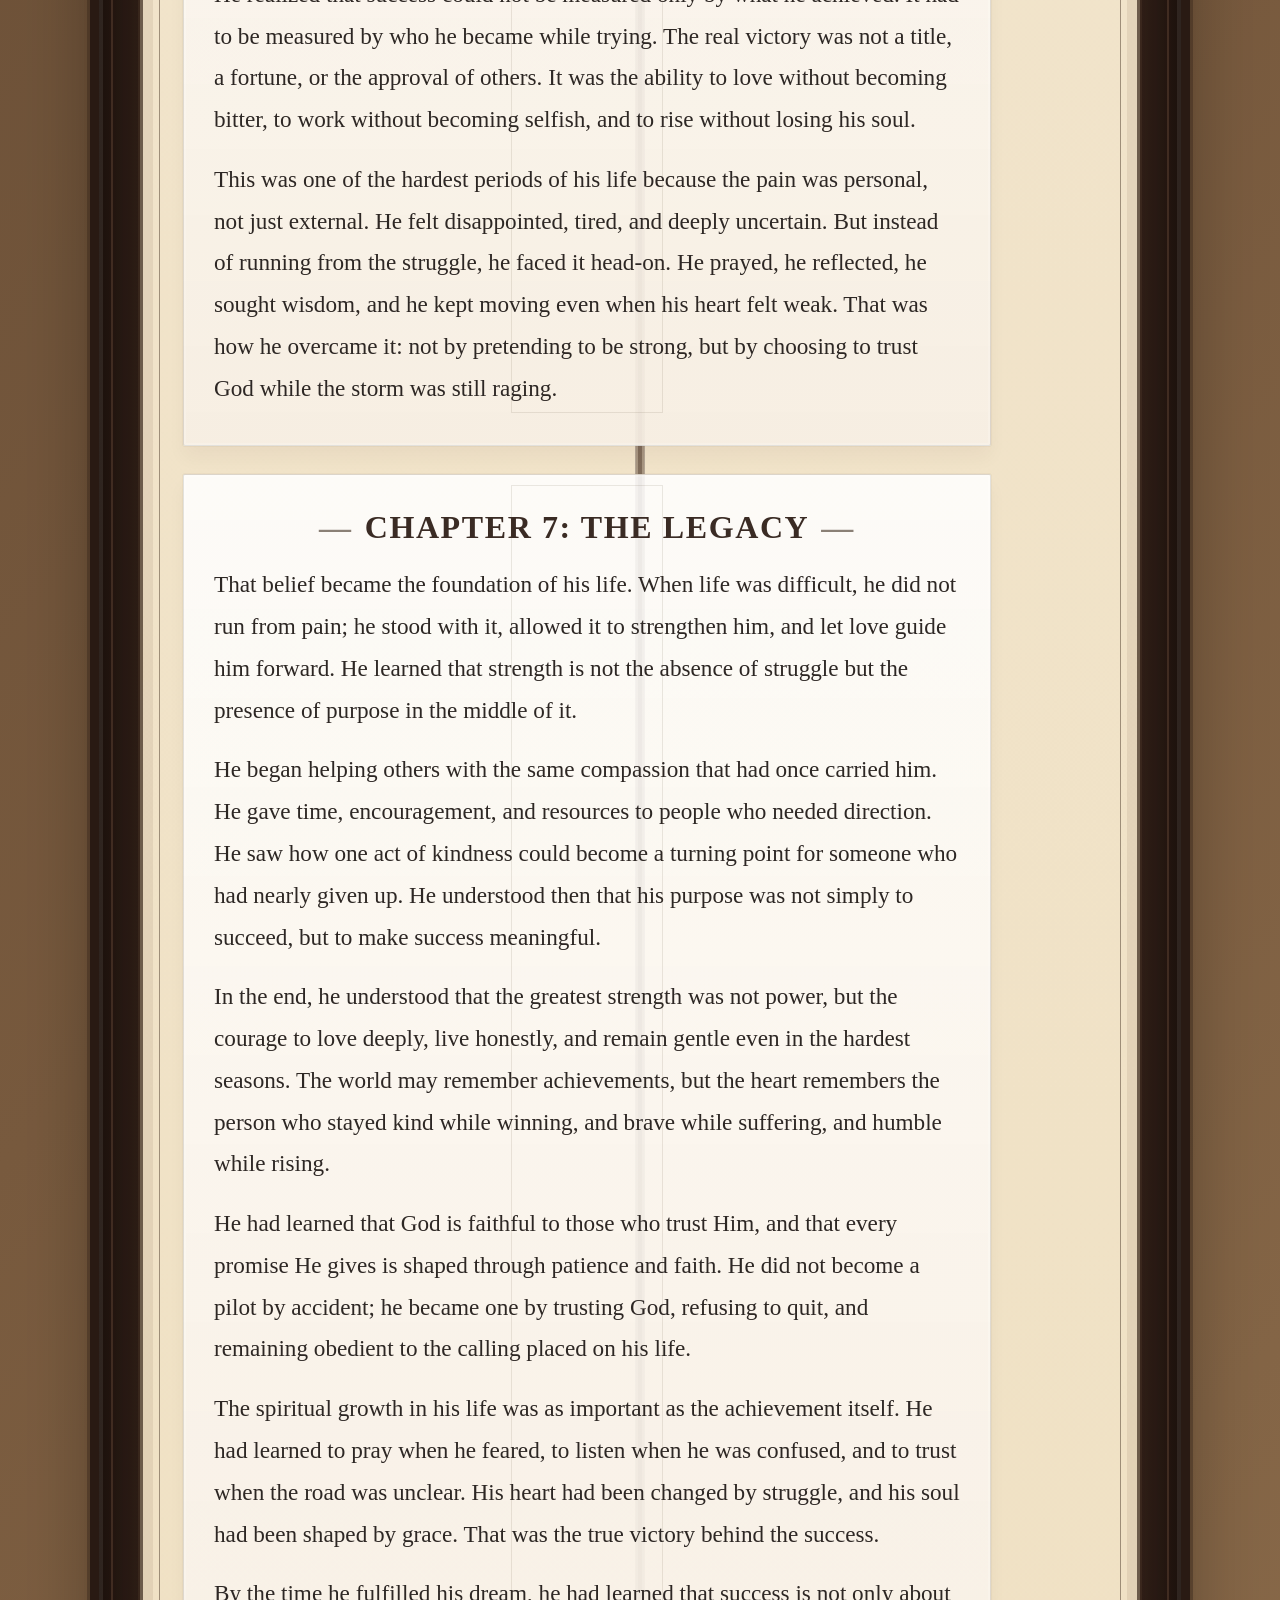
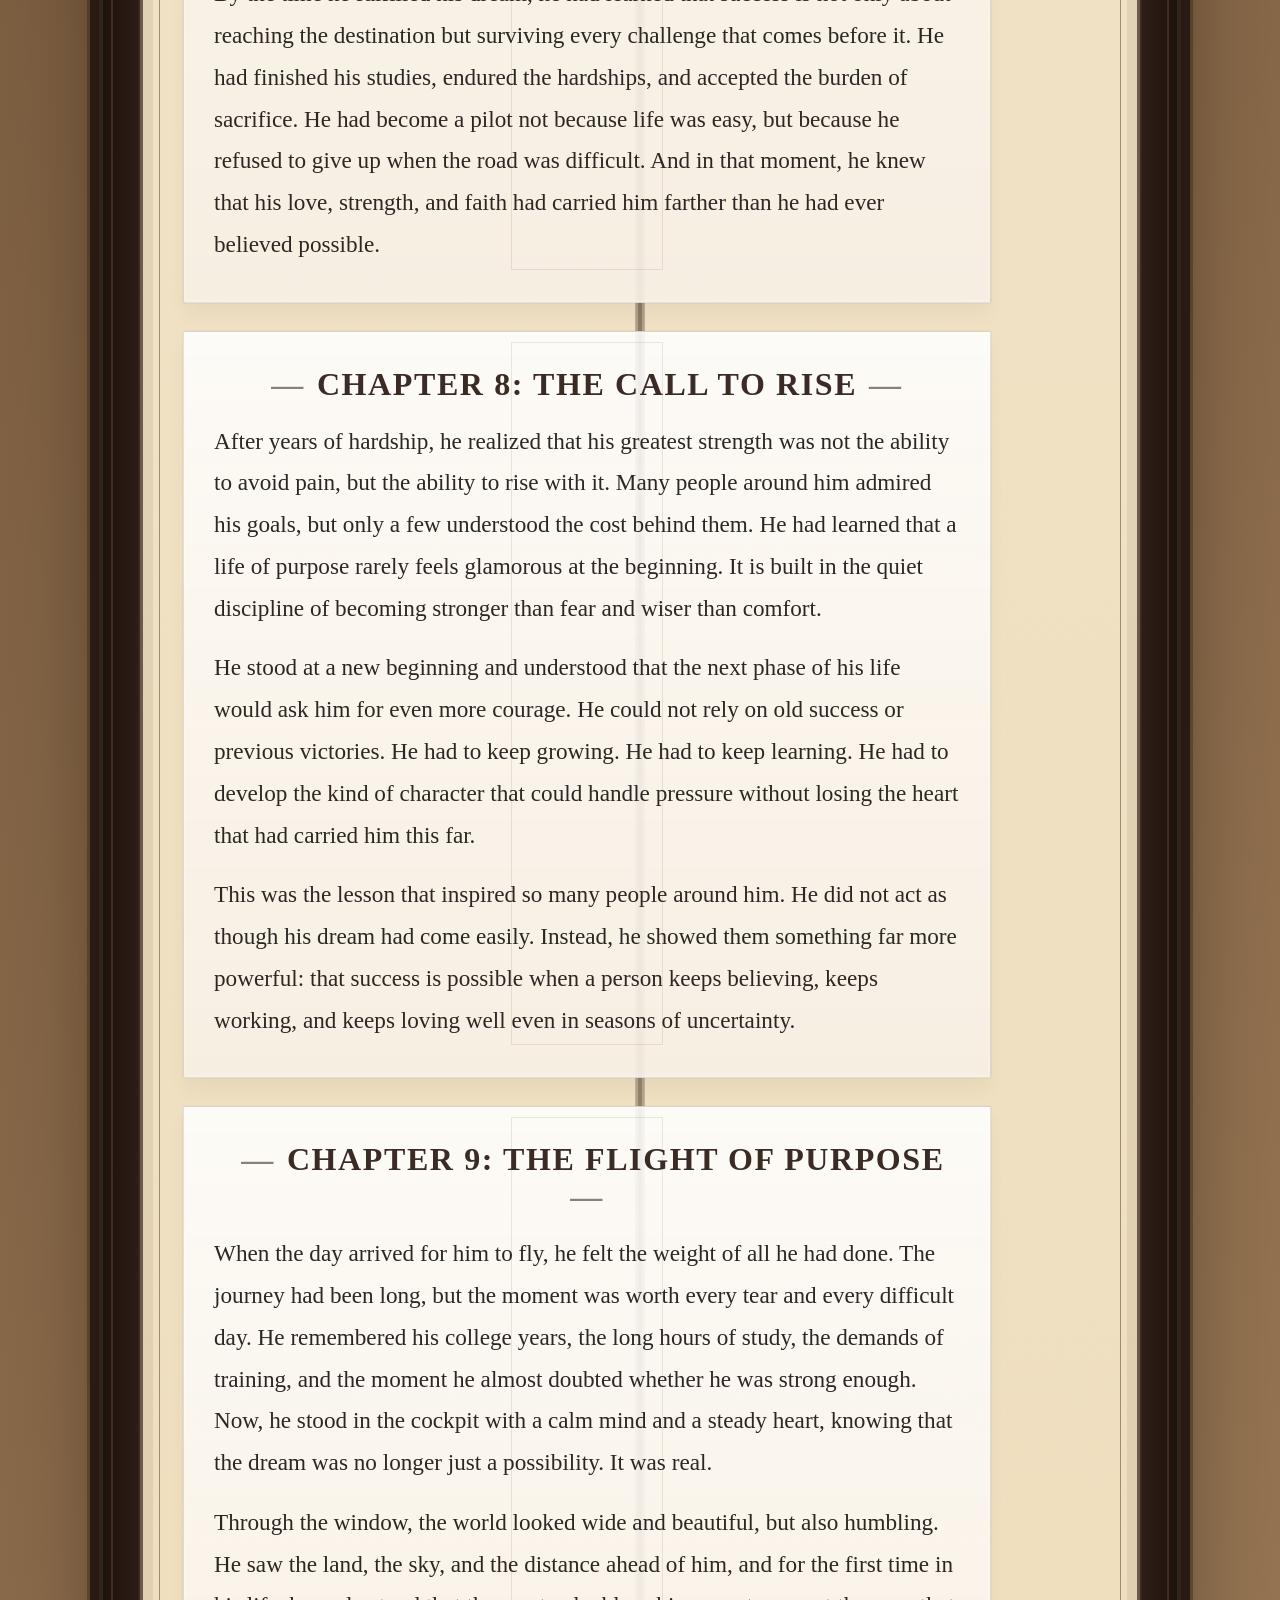
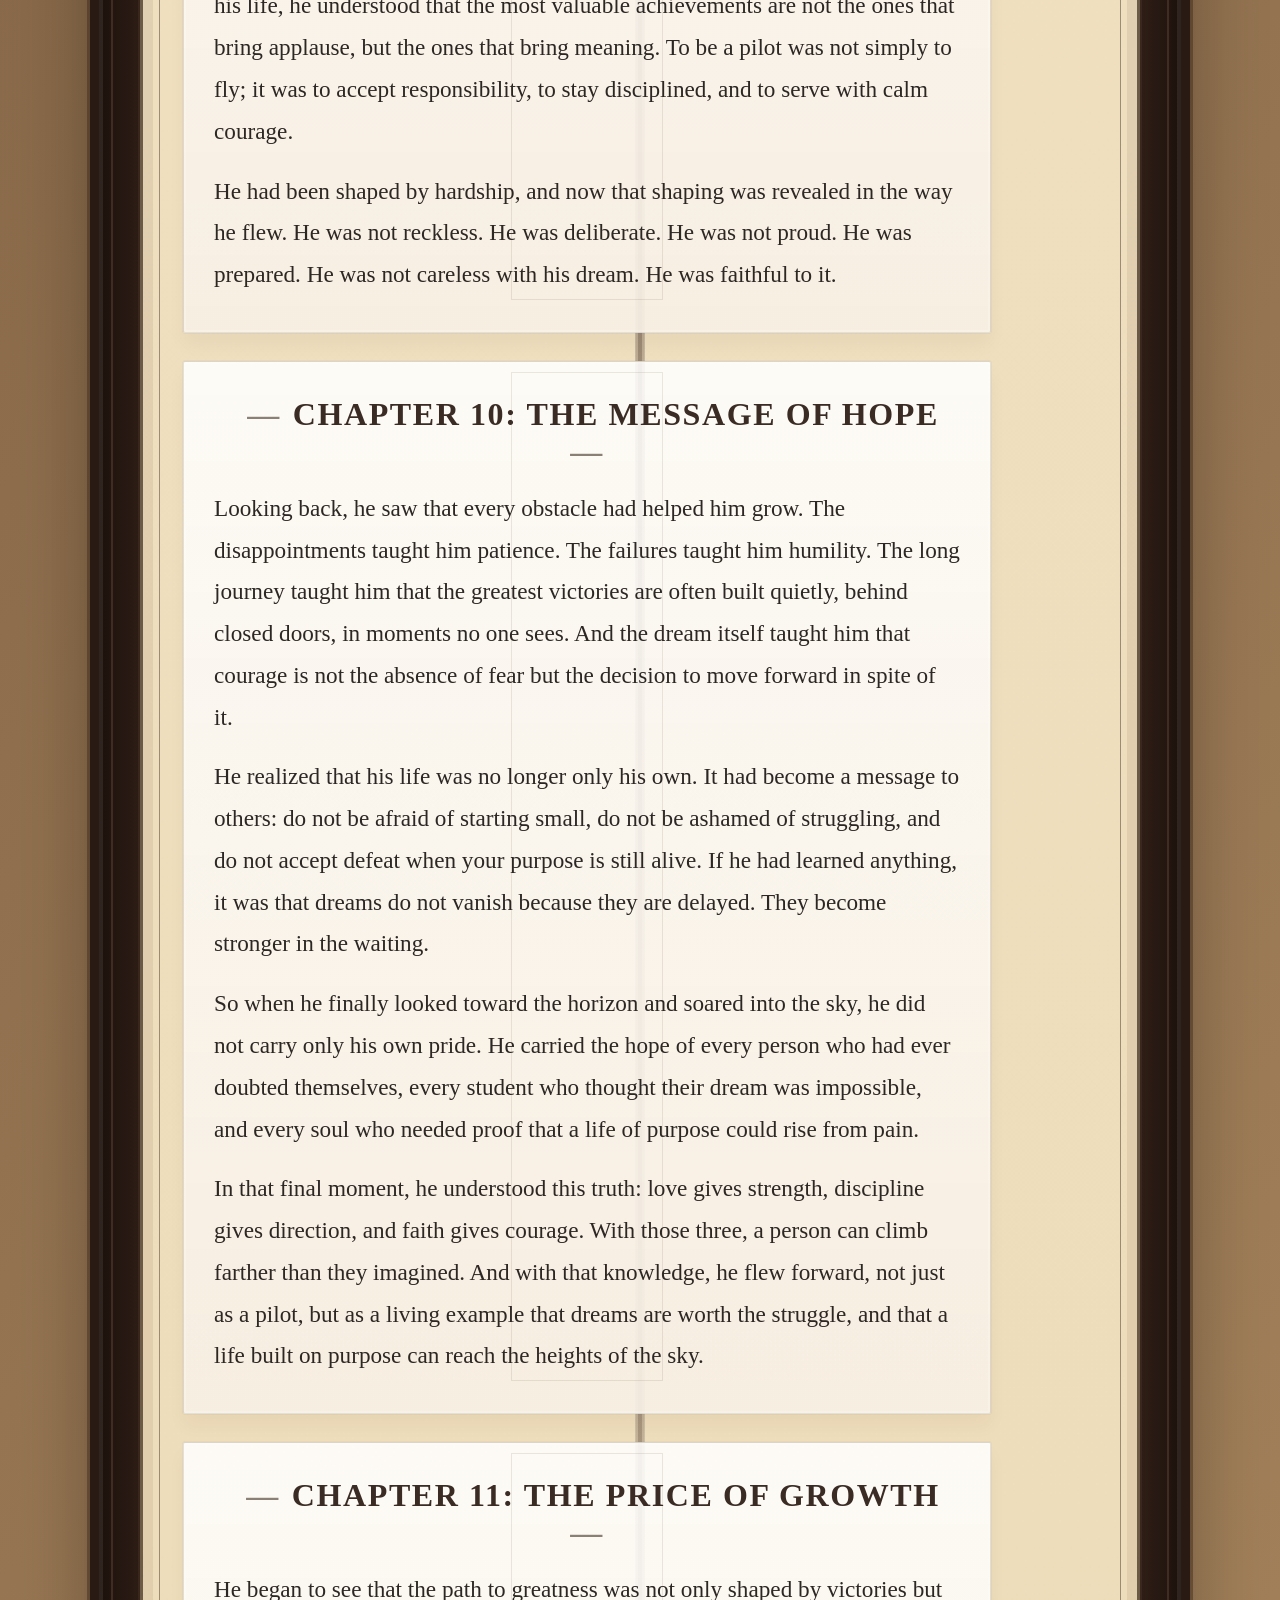
==== commit 10b374c1: "Initial book site" ====
--- a/index.html
+++ b/index.html
@@ -3,275 +3,650 @@
   <head>
     <meta charset="UTF-8" />
     <meta name="viewport" content="width=device-width, initial-scale=1.0" />
-    <meta
-      name="description"
-      content="A simple article page about building meaningful habits and sharing ideas with the world."
-    />
-    <title>Small Habits, Big Change</title>
+    <title>Philip Stark</title>
     <link rel="stylesheet" href="style.css" />
   </head>
   <body>
-    <header class="site-header">
-      <div class="container">
-        <p class="brand">Faith & Renewal</p>
-        <h1>Strength Through Faith and Discipline</h1>
+    <div class="book-shell">
+      <div class="book-wrap">
+        <main class="intro-page">
+          <div class="book-cover">
+        <div class="book-spine"></div>
+        <div class="book-front">
+          <p class="kicker">A Novel of Faith, Love, and Purpose</p>
+          <h1>The Flight of Faith</h1>
+          <p class="subtitle">Love, Strength, and Success</p>
+          <div class="author-line">Philip Stark</div>
+        </div>
       </div>
-    </header>
-
-    <main class="container">
-      <article class="article-card">
-        <div class="article-meta">
-          <p class="date">August 31, 2026</p>
-          <p class="byline">By Tuhaise Philip</p>
+
+      <div class="title-page">
+        <p class="title-page-label">Book One</p>
+        <h2 class="title-page-title">The Flight of Faith</h2>
+        <p class="title-page-subtitle">A story of love, strength, purpose, and the dream that rose above the storm</p>
+      </div>
+
+      <div class="dedication-page">
+        <p class="dedication-label">For the dreamers</p>
+        <p class="dedication-quote">To every heart that kept believing, even when the sky was dark.</p>
+      </div>
+
+      <div class="book-page intro-page-text">
+        <p class="story">
+          A young boy grew up believing that true greatness was not measured by wealth
+          or power, but by the strength of the heart. Even as a child, he felt that
+          love was the most important force in the world, and he carried that belief
+          through every hardship, every loss, and every new beginning. To him, love
+          was not weakness. It was courage, hope, and the quiet power that kept
+          people standing when life became difficult. He dreamed of becoming a pilot,
+          and above all, he wanted to make his parents proud. Through faith, discipline,
+          and perseverance, that dream eventually became his reality.
+        </p>
+      </div>
+
+      <section class="story-body">
+        <article class="chapter book-page">
+          <div class="page-number">1</div>
+          <h2 class="chapter-title">Chapter 1: The Dream</h2>
+          <p>
+            From the time he was young, he saw how deeply people needed love to survive
+            pain, uncertainty, and fear. He watched families hold on through hard
+            seasons, friends lift each other up, and strangers become safe places for
+            one another. He began to understand that the strongest people were not
+            always the loudest or the richest, but the ones who loved sincerely and
+            stayed brave when life tested them.
+          </p>
+          <p>
+            He was still young, but his heart was already full of compassion. In his
+            mind, he imagined a world where people chose kindness over bitterness,
+            patience over pride, and love over fear. Every day, he dreamed of building
+            a life rooted in meaningful connection, where his strength would not be used
+            to conquer others, but to protect, support, and uplift the people he loved.
+          </p>
+          <p>
+            His imagination was not limited by poverty or circumstance. He saw himself
+            walking toward a future bigger than his current reality, not only for wealth,
+            but for the power to help others live with dignity, hope, and security. Even
+            when no one else saw his vision, he believed it was already waiting for him.
+          </p>
+          <p>
+            More than anything, he wanted to make his parents proud. He knew their sacrifices,
+            their prayers, and their love had carried him through many of his hardest days.
+            That thought pushed him to work harder, study longer, and keep moving even when
+            the road seemed impossible. He wanted to show them that their effort had not been in vain.
+          </p>
+          <p>
+            He also learned to trust what the Bible teaches: that God has a plan for each
+            person, and that even before a man can see the path ahead, God may already be
+            preparing the steps. He began to believe that his dream was not just ambition,
+            but a calling placed in his heart by God himself.
+          </p>
+          <p>
+            To pursue that dream, he made a deliberate choice to study seriously. He went
+            to college with a clear purpose, knowing that knowledge would be the foundation
+            of the future he wanted to build. He worked hard, learned deeply, and treated
+            every lesson as part of the preparation for the life he was determined to create.
+          </p>
+          <p>
+            After years of effort, he finally completed his studies and reached a point where
+            his dreams became clearer than ever. He had grown from a hopeful young boy into a
+            disciplined man who understood that success was not given easily. With a strong
+            heart and a sharper mind, he began to see a new purpose in his life: to become a
+            pilot, to rise above fear, and to turn years of hard work into a path that would
+            carry him into the sky. That dream was not just a wish; it was the vision he lived
+            for, and one day he would make it real.
+          </p>
+        </article>
+
+        <article class="chapter book-page">
+          <div class="page-number">2</div>
+          <h2 class="chapter-title">Chapter 2: The First Storm</h2>
+          <p>
+            Life did not let his dream remain untouched. As he grew older, he faced
+            disappointments that made him question whether his effort was enough. Some
+            doors closed. Some friendships faded. Some plans failed before they could be
+            tested. Yet through each failure, he learned that pain was not the opposite
+            of progress but often the price of becoming stronger.
+          </p>
+          <p>
+            There were days when he felt tired, discouraged, and unsure whether his
+            dreams were worth the pain they demanded. Doubt whispered that love could
+            be costly, that hope might break him, and that the world might never return
+            what he had given. But every time he felt himself slipping, he remembered
+            the quiet lesson he had carried since childhood: love may be tested, but it
+            is never defeated.
+          </p>
+          <p>
+            He learned that success was never a straight road. Sometimes it looked like
+            standing still for a season, but in truth, those seasons were often where his
+            character was being refined. He was being prepared for what he had not yet
+            seen, and the waiting was teaching him how to endure with grace.
+          </p>
+          <p>
+            In those quiet seasons, he began to understand emotional growth. He learned that
+            pain could either harden the heart or humble it. He chose humility. He chose to
+            examine his fears honestly, to admit his weakness, and to let God shape him into
+            a man whose strength was not prideful but rooted in surrender.
+          </p>
+          <p>
+            The dream of becoming a pilot did not come without tests. He had to face the
+            pressure of long studying hours, expensive training, strict exams, and the deep
+            fear that he might not be enough. There were moments when he questioned if his
+            dream was too difficult, too expensive, or too demanding for the life he had
+            known. But each challenge taught him that real dreams are not meant to be easy;
+            they are meant to be earned.
+          </p>
+          <p>
+            It reminded him of the words of scripture that strength is found in waiting upon the
+            Lord, and that perseverance is a mark of faith. He learned that God does not always
+            remove the storm, but He gives grace to endure it and courage to keep moving.
+          </p>
+          <p>
+            The challenges were not only academic. There were financial pressures, emotional burdens,
+            and the constant weight of wondering whether his effort would ever be enough. Some days
+            he felt weak, some days he felt forgotten, and some days he felt as if the world was
+            moving faster than his dreams. Yet he did not quit. He prayed harder, studied longer,
+            and kept his eyes on the purpose God had placed in his heart. That is how he went through
+            the storm: by refusing to let fear become his master.
+          </p>
+        </article>
+
+        <article class="chapter book-page">
+          <div class="page-number">3</div>
+          <h2 class="chapter-title">Chapter 3: The Challenges He Faced</h2>
+          <p>
+            The life of this young man was full of obstacles, and each one seemed to appear at the,
+            worst possible moment. He had to deal with financial limits, discouragement from people
+            who did not believe in his dream, and the constant pressure of wanting more for his life
+            while living with the weight of his present reality. These were not small challenges.
+            They were the kind that could easily break a weak heart and silence a hopeful dream.
+          </p>
+          <p>
+            He faced the challenge of fear. Fear of failing. Fear of not being enough. Fear of stepping
+            into a life that seemed far beyond his current situation. He was afraid of disappointment,
+            embarrassed by the possibility of falling behind, and tired of feeling as though his efforts
+            were never enough. But instead of letting fear become his identity, he learned to let it serve
+            as a lesson. He faced it, prayed through it, and moved forward anyway.
+          </p>
+          <p>
+            He also faced emotional pain. There were moments when the road was lonely, when his goals
+            seemed distant, and when he could not see the next step clearly. He wrestled with doubt and
+            wondered if all the work was worth it. Yet he kept going. He learned that endurance is not
+            the absence of pain, but the choice to keep moving while pain is still present.
+          </p>
+          <p>
+            The most difficult challenge of all was the burden of responsibility. He understood that he
+            could not live only for himself. He had to rise for others, study for others, and endure for
+            the future he wanted to build. That responsibility made him stronger, but it also demanded
+            more wisdom, patience, and faith. He met it by staying disciplined and reminding himself that
+            every hardship was part of the process of becoming the man he was meant to be.
+          </p>
+          <p>
+            In the end, he did not overcome these challenges by pretending they were easy. He conquered
+            them by praying, trusting God, remaining teachable, and refusing to give up. His journey taught
+            him that pain is not the end of a dream; it is often the way a dream is refined.
+          </p>
+        </article>
+
+        <article class="chapter">
+          <h2 class="chapter-title">Chapter 3: The Weight of Responsibility</h2>
+          <p>
+            As he grew older, he began to understand that love was not only personal. It
+            carried responsibility. He saw how people suffered when they were ignored,
+            abandoned, or forgotten. That awareness changed him. He no longer wanted to
+            be a man who only chased success for himself; he wanted to build something
+            meaningful enough to protect others from the same pain he had seen.
+          </p>
+          <p>
+            He studied people, learned from their habits, and noticed how deeply a kind
+            word, a steady hand, or a simple act of trust could change a life. He began
+            to see that real greatness was not measured by how much one could take, but
+            by how much one could give without losing himself.
+          </p>
+          <p>
+            That realization made him more patient. He stopped chasing applause and
+            started chasing usefulness. He wanted to be a man whose life added peace to
+            other people's storms, whose success did not isolate him from humanity, but
+            connected him to it.
+          </p>
+          <p>
+            Even as he prepared for the life of a pilot, he understood that the sky did not
+            only belong to the fearless; it belonged to the disciplined. He had to train his
+            mind, sharpen his focus, and learn to stay calm under pressure. Every lesson in
+            navigation, safety, and precision felt like another step toward a dream that was
+            no longer only imagined but actively being built.
+          </p>
+          <p>
+            He prayed for wisdom, because he knew that earthly success means little without
+            spiritual steadiness. He began to believe that the path to achievement is not only
+            about skill, but also about humility before God and obedience to the calling placed
+            in his heart.
+          </p>
+          <p>
+            He discovered that spiritual growth often begins where emotional pain is honest. When
+            he was tired, discouraged, and deeply disappointed, he stopped pretending to be strong
+            and instead trusted God with the parts of him that felt fragile. In that surrender, he
+            found peace, and in that peace, he found deeper courage.
+          </p>
+          <p>
+            The hardest part of this challenge was not the learning itself, but the emotional weight
+            of seeing others suffer while he struggled to keep going. He had to carry disappointment,
+            financial pressure, and the burden of responsibility without allowing bitterness to grow
+            in him. He went through these things by staying humble, praying consistently, and choosing
+            purpose over comfort. That is what made him stronger.
+          </p>
+        </article>
+
+        <article class="chapter">
+          <h2 class="chapter-title">Chapter 4: Faith and Discipline</h2>
+          <p>
+            Faith in God gave him comfort when the world felt unfair. It reminded him
+            that no heartbreak was permanent and no tears were wasted. In prayer, he
+            found peace, and in that peace, he discovered the strength to keep going.
+            Love, he believed, was often strongest in the quiet moments when no one
+            was watching.
+          </p>
+          <p>
+            Discipline became his companion on the hard path. He learned to wake early,
+            read deeply, work patiently, and keep moving when the mood to continue was
+            gone. He discovered that discipline was not punishment. It was the bridge
+            between desire and achievement.
+          </p>
+          <p>
+            He read books, listened to wiser voices, and trained his mind to think clearly
+            even when the world around him was noisy. He realized that wisdom was not a
+            gift only given to the gifted; it was the result of humble learning, steady
+            effort, and a willingness to improve every day. The time he spent in college
+            became one of the greatest steps toward his dream, because it gave him both
+            knowledge and the discipline to turn vision into action.
+          </p>
+          <p>
+            The road to becoming a pilot was filled with challenges that demanded more than
+            intelligence. It demanded courage in the early mornings, patience in the long
+            lessons, and strength to continue when tiredness and pressure felt overwhelming.
+            He had to prove to himself that he could remain calm during mistakes, learn from
+            failure, and keep pushing until his dream became a reality.
+          </p>
+          <p>
+            He remembered the Bible verse that says, "Let perseverance finish its work," because
+            he realized that character is shaped in the waiting and the struggle. It was in those
+            difficult seasons that his faith became stronger than his fear.
+          </p>
+          <p>
+            Emotional growth came in the form of learning how to feel without becoming bitter,
+            how to grieve without losing hope, and how to carry disappointment without letting it
+            define him. Spiritually, he learned that God was not absent in the struggle; He was
+            preparing him for a greater purpose than he could see at the time.
+          </p>
+        </article>
+
+        <article class="chapter">
+          <h2 class="chapter-title">Chapter 5: The Cost of Love</h2>
+          <p>
+            He also learned that love requires patience and wisdom. It is not simply a
+            feeling, but a daily practice of understanding, forgiveness, and sacrifice.
+            He studied the hearts of people around him, learning that true love is not
+            built on perfection but on presence, trust, and steady devotion.
+          </p>
+          <p>
+            Sometimes love meant staying silent when anger wanted to speak. Sometimes it
+            meant choosing peace when resentment was easier. Sometimes it meant carrying
+            another person's pain without losing oneself in it. He saw that love was not
+            weakness. It was the hardest kind of courage because it required honesty,
+            endurance, and humility.
+          </p>
+          <p>
+            He began to understand that every strong relationship, every meaningful goal,
+            and every lasting victory was built on consistency. Love does not grow only
+            in the bright moments. It grows in the ordinary days, in the small acts of
+            respect, in the choice to stay committed when life becomes inconvenient.
+          </p>
+          <p>
+            Becoming a pilot was not just about climbing into the cockpit. It was about
+            learning to master fear, accept responsibility, and remain strong when pressure
+            was high. He knew that the sky would test his focus, his judgment, and his
+            character, and he prepared for that with prayer, discipline, and unwavering
+            determination.
+          </p>
+          <p>
+            He understood that true strength does not come from boastfulness, but from trust in
+            God and obedience to the path laid before him. As scripture teaches, the righteous
+            shall stand firm, and he was learning to stand firm in both faith and purpose.
+          </p>
+          <p>
+            By then, his heart had grown softer, wiser, and more compassionate. He had learned to
+            love deeply without depending on others to fill his emptiness, and to trust God without
+            demanding immediate answers. That emotional and spiritual maturity became the foundation
+            of the man he was becoming.
+          </p>
+        </article>
+
+        <article class="chapter">
+          <h2 class="chapter-title">Chapter 6: The Moment of Truth</h2>
+          <p>
+            Then came the moment when everything he had worked for seemed to shake. The
+            world tested his faith, his discipline, and his heart all at once. Loss came
+            unexpectedly. Plans failed. The future looked uncertain. For a while, he was
+            forced to stand in silence and ask himself if he had been building for the
+            right reasons.
+          </p>
+          <p>
+            In that season, he did not turn away from love. Instead, he turned toward it.
+            He remembered that the strongest people are not those who never break, but
+            those who choose to heal and continue with deeper understanding. He understood
+            that suffering had not been sent to defeat him. It had come to reveal the
+            strength he had been growing all along.
+          </p>
+          <p>
+            He realized that success could not be measured only by what he achieved. It had
+            to be measured by who he became while trying. The real victory was not a title,
+            a fortune, or the approval of others. It was the ability to love without
+            becoming bitter, to work without becoming selfish, and to rise without losing
+            his soul.
+          </p>
+          <p>
+            This was one of the hardest periods of his life because the pain was personal, not just
+            external. He felt disappointed, tired, and deeply uncertain. But instead of running from
+            the struggle, he faced it head-on. He prayed, he reflected, he sought wisdom, and he kept
+            moving even when his heart felt weak. That was how he overcame it: not by pretending to be
+            strong, but by choosing to trust God while the storm was still raging.
+          </p>
+        </article>
+
+        <article class="chapter">
+          <h2 class="chapter-title">Chapter 7: The Legacy</h2>
+          <p>
+            That belief became the foundation of his life. When life was difficult, he did
+            not run from pain; he stood with it, allowed it to strengthen him, and let love
+            guide him forward. He learned that strength is not the absence of struggle but
+            the presence of purpose in the middle of it.
+          </p>
+          <p>
+            He began helping others with the same compassion that had once carried him. He
+            gave time, encouragement, and resources to people who needed direction. He saw
+            how one act of kindness could become a turning point for someone who had nearly
+            given up. He understood then that his purpose was not simply to succeed, but to
+            make success meaningful.
+          </p>
+          <p>
+            In the end, he understood that the greatest strength was not power, but the
+            courage to love deeply, live honestly, and remain gentle even in the hardest
+            seasons. The world may remember achievements, but the heart remembers the person
+            who stayed kind while winning, and brave while suffering, and humble while rising.
+          </p>
+          <p>
+            He had learned that God is faithful to those who trust Him, and that every promise
+            He gives is shaped through patience and faith. He did not become a pilot by accident;
+            he became one by trusting God, refusing to quit, and remaining obedient to the calling
+            placed on his life.
+          </p>
+          <p>
+            The spiritual growth in his life was as important as the achievement itself. He had
+            learned to pray when he feared, to listen when he was confused, and to trust when the
+            road was unclear. His heart had been changed by struggle, and his soul had been shaped
+            by grace. That was the true victory behind the success.
+          </p>
+          <p>
+            By the time he fulfilled his dream, he had learned that success is not only about
+            reaching the destination but surviving every challenge that comes before it. He had
+            finished his studies, endured the hardships, and accepted the burden of sacrifice.
+            He had become a pilot not because life was easy, but because he refused to give up
+            when the road was difficult. And in that moment, he knew that his love, strength,
+            and faith had carried him farther than he had ever believed possible.
+          </p>
+        </article>
+
+        <article class="chapter">
+          <h2 class="chapter-title">Chapter 8: The Call to Rise</h2>
+          <p>
+            After years of hardship, he realized that his greatest strength was not the ability
+            to avoid pain, but the ability to rise with it. Many people around him admired his
+            goals, but only a few understood the cost behind them. He had learned that a life of
+            purpose rarely feels glamorous at the beginning. It is built in the quiet discipline
+            of becoming stronger than fear and wiser than comfort.
+          </p>
+          <p>
+            He stood at a new beginning and understood that the next phase of his life would ask
+            him for even more courage. He could not rely on old success or previous victories. He
+            had to keep growing. He had to keep learning. He had to develop the kind of character
+            that could handle pressure without losing the heart that had carried him this far.
+          </p>
+          <p>
+            This was the lesson that inspired so many people around him. He did not act as though
+            his dream had come easily. Instead, he showed them something far more powerful: that
+            success is possible when a person keeps believing, keeps working, and keeps loving well
+            even in seasons of uncertainty.
+          </p>
+        </article>
+
+        <article class="chapter">
+          <h2 class="chapter-title">Chapter 9: The Flight of Purpose</h2>
+          <p>
+            When the day arrived for him to fly, he felt the weight of all he had done. The
+            journey had been long, but the moment was worth every tear and every difficult day.
+            He remembered his college years, the long hours of study, the demands of training,
+            and the moment he almost doubted whether he was strong enough. Now, he stood in the
+            cockpit with a calm mind and a steady heart, knowing that the dream was no longer just
+            a possibility. It was real.
+          </p>
+          <p>
+            Through the window, the world looked wide and beautiful, but also humbling. He saw
+            the land, the sky, and the distance ahead of him, and for the first time in his life,
+            he understood that the most valuable achievements are not the ones that bring applause,
+            but the ones that bring meaning. To be a pilot was not simply to fly; it was to accept
+            responsibility, to stay disciplined, and to serve with calm courage.
+          </p>
+          <p>
+            He had been shaped by hardship, and now that shaping was revealed in the way he flew.
+            He was not reckless. He was deliberate. He was not proud. He was prepared. He was not
+            careless with his dream. He was faithful to it.
+          </p>
+        </article>
+
+        <article class="chapter">
+          <h2 class="chapter-title">Chapter 10: The Message of Hope</h2>
+          <p>
+            Looking back, he saw that every obstacle had helped him grow. The disappointments taught
+            him patience. The failures taught him humility. The long journey taught him that the
+            greatest victories are often built quietly, behind closed doors, in moments no one sees.
+            And the dream itself taught him that courage is not the absence of fear but the decision
+            to move forward in spite of it.
+          </p>
+          <p>
+            He realized that his life was no longer only his own. It had become a message to others:
+            do not be afraid of starting small, do not be ashamed of struggling, and do not accept
+            defeat when your purpose is still alive. If he had learned anything, it was that dreams
+            do not vanish because they are delayed. They become stronger in the waiting.
+          </p>
+          <p>
+            So when he finally looked toward the horizon and soared into the sky, he did not carry
+            only his own pride. He carried the hope of every person who had ever doubted themselves,
+            every student who thought their dream was impossible, and every soul who needed proof that
+            a life of purpose could rise from pain.
+          </p>
+          <p>
+            In that final moment, he understood this truth: love gives strength, discipline gives
+            direction, and faith gives courage. With those three, a person can climb farther than
+            they imagined. And with that knowledge, he flew forward, not just as a pilot, but as a
+            living example that dreams are worth the struggle, and that a life built on purpose can
+            reach the heights of the sky.
+          </p>
+        </article>
+
+        <article class="chapter">
+          <h2 class="chapter-title">Chapter 11: The Price of Growth</h2>
+          <p>
+            He began to see that the path to greatness was not only shaped by victories but by the
+            sacrifices that came before them. There were nights he studied while others slept, days
+            he felt exhausted but continued anyway, and moments when he wondered if the cost of the
+            dream was bigger than the reward. Yet every sacrifice taught him a deeper lesson: growth
+            is never free, and meaning is never handed to anyone without effort.
+          </p>
+          <p>
+            To become a pilot, he had to accept that his future would demand more than talent. It would
+            demand focus, emotional control, humility, and a willingness to keep learning even when he
+            felt fully spent. The pressure of each exam, each requirement, and each rough season became
+            part of the preparation that would one day make him steady in the air.
+          </p>
+          <p>
+            He came to understand that the hardships of life were not signs that God had forgotten him.
+            In fact, they often revealed the opposite. God was building him in secret, strengthening his
+            heart under strain, and training his spirit for a calling larger than his own comfort. He
+            learned to trust that the pain was never wasted, and that every season of waiting had a purpose.
+          </p>
+        </article>
+
+        <article class="chapter">
+          <h2 class="chapter-title">Chapter 12: The Hidden Strength</h2>
+          <p>
+            There was a kind of strength that no one saw when the world was watching. It was the strength
+            to keep prayer in his heart when doubt surrounded him. It was the strength to rise again after
+            disappointment. It was the strength to remain kind when everything around him looked harsh.
+            That hidden strength was what made him steady when life asked him to be brave.
+          </p>
+          <p>
+            He saw that real character is often formed in the places no one applauds. It is formed in the
+            quiet decisions to stay sincere, to remain honest, and to keep moving when no one sees the effort.
+            This truth changed his understanding of success. He no longer wanted to be admired for what he
+            had become alone. He wanted to be remembered for the way he endured, the way he encouraged others,
+            and the way he let God shape him.
+          </p>
+          <p>
+            The Bible taught him that the wise man builds his house on the rock. He wanted his life to be
+            built on faith, discipline, and love instead of on emotion, noise, or temporary excitement. He
+            carried that lesson into every decision, and slowly but surely, it became the foundation of his destiny.
+          </p>
+        </article>
+
+        <article class="chapter">
+          <h2 class="chapter-title">Chapter 13: The Call to Serve</h2>
+          <p>
+            One day, as he reflected on everything he had gone through, he understood that his dream was not
+            only about personal achievement. It was about service. He wanted to use his life to help people,
+            to inspire those who felt lost, and to show others that a future can still be built out of pain.
+            He did not want to fly for vanity. He wanted to fly with purpose.
+          </p>
+          <p>
+            He believed that a person who has been through hardship is often the best person to help others
+            endure it. His own struggles had taught him compassion, and compassion would become one of the
+            greatest instruments of his influence. He saw the importance of lifting people up, speaking hope
+            into weary hearts, and reminding the discouraged that God still had a plan for their lives.
+          </p>
+          <p>
+            He began to understand that success is most beautiful when it becomes a channel through which
+            others receive help, inspiration, and direction. A man who rises in life should not also rise above
+            humanity. He should become a ladder for someone else to climb.
+          </p>
+        </article>
+
+        <article class="chapter">
+          <h2 class="chapter-title">Chapter 14: Grace in the Waiting</h2>
+          <p>
+            In the final seasons before his dream fully became reality, he learned to stop demanding instant
+            answers and instead trust God's timing. He realized that waiting had not been punishment. It had
+            been preparation. Each day had been shaping him into someone whose faith would remain even when
+            the outcome was uncertain.
+          </p>
+          <p>
+            He prayed for strength to continue, and God gave it. He prayed for wisdom, and God gave insight.
+            He prayed for courage, and God gave him a heart that learned to stand still without panic. The
+            waiting did not weaken him; it refined him.
+          </p>
+          <p>
+            This is the lesson he would carry for the rest of his life: when God is preparing a person for
+            something great, He often first teaches them how to trust Him in the ordinary. The road is not always
+            easy, but it is always meaningful when it is shaped by grace.
+          </p>
+        </article>
+
+        <article class="chapter">
+          <h2 class="chapter-title">Chapter 15: The Sky Was Waiting</h2>
+          <p>
+            And then came the day when everything seemed to fall into place. The years of study, the tears,
+            the discipline, the waiting, the prayers, and the setbacks all lined up into one clear moment of
+            fulfillment. He stood ready. He was no longer hoping for a future. He was stepping into it.
+            At last, he became a pilot, and the dream that once lived only in his heart had become a
+            real and beautiful part of his life.
+          </p>
+          <p>
+            As he lifted into the sky, he felt the courage of every past season rising with him. He felt the
+            love that had carried him through pain. He felt the strength of his faith, the wisdom of his lessons,
+            and the deep quiet confidence that comes from knowing God was with him all along.
+          </p>
+          <p>
+            To fly was to understand the weight of responsibility. To pilot a machine through the sky was to
+            trust discipline, calmness, and courage in equal measure. And as he flew, he recognized that this
+            was more than a personal achievement. It was proof that perseverance, prayer, and purpose can lift
+            a person beyond what they once imagined possible.
+          </p>
+          <p>
+            The sky was not just a destination. It was a reminder that the life of a person who keeps believing
+            can rise above every challenge and reach places of hope that others only dream of.
+          </p>
+        </article>
+
+        <article class="chapter">
+          <h2 class="chapter-title">Chapter 16: The Final Truth</h2>
+          <p>
+            When he finally looked back on his life, he understood that the greatest dream was never the one
+            he had chased alone. It was the one he had grown through. It was the dream that taught him how to
+            be patient, how to love well, how to remain faithful, and how to trust God even when the future was hidden.
+          </p>
+          <p>
+            He had learned that life is not measured by how quickly a person gets to the top, but by how sincerely
+            they walk with God while climbing. The strongest people are not those who never struggle. They are the
+            ones who keep trusting, keep praying, keep loving, and keep rising.
+          </p>
+          <p>
+            This was the message he wanted the world to hear: no dream is too far away when it is placed in the hands
+            of God. No pain is wasted when it produces character. And no person is left behind when they keep walking
+            in faith, hope, and perseverance.
+          </p>
+          <p>
+            In the end, he did not walk away from his dream. He walked into it with gratitude, humility, and a heart
+            transformed by struggle. He had become more than a student, more than a dreamer, and more than a pilot.
+            He had become a witness that God can turn pain into purpose, weakness into strength, and longing into victory.
+            He had finally become what he had once only imagined: a pilot, a man of faith, and a living example
+            of what perseverance can accomplish.
+          </p>
+          <p>
+            And so he flew into the future with eyes opened, a heart full of faith, and a spirit made strong by the
+            love of God. He knew that his journey had only just begun, and that wherever life carried him, he would
+            continue to live with courage, grace, and the confidence that God had always been leading the way.
+          </p>
+        </article>
+
+        <article class="chapter">
+          <h2 class="chapter-title">Conclusion</h2>
+          <p>
+            Looking back, the story of his life was never just about becoming a pilot. It was about becoming
+            a man shaped by love, strengthened by hardship, and guided by faith. The dream gave him direction,
+            but the journey gave him character. The pain taught him patience, the effort taught him discipline,
+            and the victories taught him gratitude.
+          </p>
+          <p>
+            He had once been a boy with a dream, but now he was a man who had proven that dreams do not grow
+            without struggle. They are formed in the waiting, refined in the pain, and fulfilled in the obedience
+            of those who refuse to quit. He had made his parents proud, honored God, and shown others that
+            purpose can rise from hardship.
+          </p>
+          <p>
+            In the end, his life became a message to everyone who still believed that their dream was too far away.
+            If he had learned anything, it was this: no matter how difficult the road becomes, the dream is never
+            wasted when it is carried with faith, love, and perseverance. And with that truth in his heart, he
+            continued to fly forward, not only as a pilot, but as a living example of hope.
+          </p>
+        </article>
+
+        <div class="book-end">
+          <div class="book-end-mark">✦</div>
+          <p class="book-end-text">The End</p>
         </div>
-
-        <h2>When faith leads the heart, strength follows the steps</h2>
-
-        <p class="lead">
-          The Christian life is not built on feelings alone. It is built on faith,
-          obedience, and the daily choice to trust God even when life feels difficult.
-          In every generation, people search for strength, purpose, and meaning, yet the
-          deepest kind of strength is not found in self-confidence or human power. It is
-          found in God, in Christ, and in a life shaped by faith and discipline.
-        </p>
-
-        <p>
-          In a world full of distractions, pressure, and confusion, many people look for
-          strength in their own emotions. They chase success, affirmation, and comfort,
-          hoping those things will steady their hearts. But true strength is found in God.
-          The Bible shows us again and again that the people who stood firm in difficult
-          times were not necessarily the strongest in the world, but the most faithful in
-          their relationship with God. Faith is not always easy, but it is always powerful.
-        </p>
-
-        <p>
-          Strength through faith is not a one-time experience. It is a daily practice. It is
-          the decision to pray when you are tired. It is choosing to trust God when no clear
-          answer comes. It is living by conviction even when the world around you calls for
-          compromise. True faith is not only believing in God; it is allowing God to shape
-          the way you live, think, speak, and act.
-        </p>
-
-        <div class="hero-image-wrap">
-          <img
-            src="faith-art.svg"
-            alt="Biblical illustration representing faith, hope, and strength"
-            class="hero-image"
-          />
-          <p class="image-caption">Faith grows in quiet obedience and daily trust in God.</p>
-        </div>
-
-        <h3>Faith is the foundation of real strength</h3>
-        <p>
-          Faith is often misunderstood as a feeling of confidence or optimism. In truth, faith
-          is deeper than emotion. It is trust in God’s character, even when circumstances are
-          uncertain. Faith allows a person to move forward when the path is unclear. It gives
-          courage in fear, peace in confusion, and direction when the future seems dark.
-        </p>
-
-        <p>
-          The Bible reminds us that faith is not the absence of weakness; it is the presence
-          of God in the middle of weakness. Even the strongest people in Scripture wrestled
-          with fear, disappointment, and failure. Yet they learned that God could use their
-          weakness to reveal His strength. When we rely on Him, we are not pretending to be
-          strong. We are becoming strong in the only way that lasts.
-        </p>
-
-        <p>
-          A life of faith means learning to be still before God, to listen to His voice, and
-          to obey even when the instructions do not make sense in the moment. It means hearing
-          His promises and choosing to stand on them instead of reacting to fear. This kind of
-          faith changes character. It transforms panic into peace and discouragement into hope.
-        </p>
-
-        <h3>Discipline is a form of obedience</h3>
-        <p>
-          Discipline is not just a matter of rules or routines. It is a spiritual posture. It
-          is the willingness to submit your desires to God’s will and your habits to His
-          purpose. A disciplined life is not a cold or rigid life; it is a life surrendered
-          to something greater than temporary feelings or fleeting pleasures.
-        </p>
-
-        <p>
-          The Bible speaks clearly about self-control and living a life that honors God.
-          Discipline is not about perfection. It is about consistency, honesty, and a sincere
-          commitment to what is right. It is about staying faithful in prayer, staying pure
-          in character, and living with integrity every day. A disciplined believer does not
-          wait for perfect conditions to do what is right. They act with wisdom, obedience,
-          and trust in God’s guidance.
-        </p>
-
-        <p>
-          Discipline helps us resist the pull of distraction, sin, and emotional instability.
-          It protects our hearts. It trains our minds. It strengthens our ability to choose
-          what is good even when it is not easy. Without discipline, faith can become passive.
-          With discipline, faith becomes active, mature, and fruitful.
-        </p>
-
-        <h3>Faith strengthens us in weakness</h3>
-        <p>
-          There are times when life feels heavy and our strength feels small. We face loss,
-          pressure, grief, uncertainty, and moments when we no longer know what to do. In those
-          moments, the Word of God reminds us that His grace is sufficient. We do not have to
-          carry every burden alone. Through prayer, scripture, and obedience, God gives us the
-          strength to keep going.
-        </p>
-
-        <p>
-          This is why faith is so important. It reminds us that our worth is not based on our
-          performance, but on God’s love and purpose for our lives. When we anchor ourselves in
-          Him, we gain peace that the world cannot give. We are able to stand in seasons of
-          weakness without losing sight of God’s faithfulness. Our dependence on Him becomes
-          our source of courage.
-        </p>
-
-        <p>
-          Sometimes strength looks like patience. Sometimes it looks like forgiveness. Sometimes
-          it looks like humility, prayer, or staying faithful even when no one sees. Real strength
-          does not always appear loud. It often appears quiet, steady, and obedient. That is the
-          strength God builds in the life of a believer.
-        </p>
-
-        <h3>Character grows through obedience</h3>
-        <p>
-          God often shapes His people through seasons of waiting, challenge, and obedience.
-          These moments are not meant to break us, but to refine us. Through His leading, we
-          learn patience, humility, and trust. We become stronger not by doing everything on our
-          own, but by surrendering everything to Him. Character is not formed in comfort alone;
-          it is forged in the decisions we make when life is difficult.
-        </p>
-
-        <p>
-          Every act of obedience becomes a step of faith. Every time we choose God over fear, we
-          grow in strength. Every time we trust His plan, we become more like Christ. The life of
-          a believer is not a story of constant success; it is a story of faithfulness. God sees
-          the quiet decisions, the unseen prayers, and the moments when a person chooses obedience
-          over convenience.
-        </p>
-
-        <p>
-          This is how transformation happens. Not through dramatic change overnight, but through a
-          long, faithful walk with God. Day by day, a person learns to think with wisdom, respond
-          with humility, and live with purpose. The result is spiritual maturity—a strength that is
-          rooted in God and sustained by obedience.
-        </p>
-
-        <h3>Discipline is not punishment; it is preparation</h3>
-        <p>
-          Many people think discipline is a burden, something heavy and exhausting. But biblical
-          discipline is not intended to crush us. It is intended to prepare us. God trains His
-          people so they can stand in difficult seasons without being shaken. Discipline teaches
-          self-control, emotional maturity, and spiritual stability.
-        </p>
-
-        <p>
-          A person who has disciplined themselves in prayer is less likely to panic in crisis.
-          A person who has disciplined themselves in truth is less likely to be led by fear.
-          A person who has disciplined themselves in honesty will walk with steadiness in a world
-          full of confusion. This is the kind of strength that changes families, communities,
-          and nations.
-        </p>
-
-        <p>
-          Discipline also protects the heart from the enemy of drift. Without intentional habits,
-          it is easy to become spiritually lazy, emotionally exhausted, and disconnected from God.
-          But with daily prayer, scripture, accountability, and obedience, a person grows in grace
-          and maturity. The life of discipline is not a prison—it is a pathway to freedom.
-        </p>
-
-        <h3>Faith and discipline must work together</h3>
-        <p>
-          Faith without discipline can become passive. Discipline without faith can become empty
-          religion. But when both are present, a person becomes strong, stable, and effective in
-          God’s purpose. Faith gives life its direction. Discipline gives life its strength.
-          Together, they create a life that is rooted, resilient, and fruitful.
-        </p>
-
-        <p>
-          This is what the Christian life is meant to look like: not a perfect life, but a faithful
-          one. It is a life where prayer is consistent, scripture is treasured, obedience is honored,
-          and God is trusted in both the easy and difficult seasons. A person may not feel strong all
-          the time, but they can remain steady because their strength is anchored in God.
-        </p>
-
-        <p>
-          We do not become strong by pretending to have no weaknesses. We become strong by bringing
-          our weaknesses to God and letting His grace do what we cannot do alone. That is the beauty
-          of spiritual strength: it is not manufactured from human effort, but formed by the presence
-          of God in a life that is willing to trust Him.
-        </p>
-
-        <blockquote>
-          “Be strong and courageous. Do not be afraid; do not be discouraged, for the Lord
-          your God will be with you wherever you go.”
-        </blockquote>
-
-        <h3>Living the strength of faith every day</h3>
-        <p>
-          If we want to live strong lives, we must practice a few simple but powerful habits. We must
-          pray daily, read God’s word regularly, obey what we already know is right, and surround
-          ourselves with people who will help us stay faithful. We must resist the temptation to live
-          only by emotion and instead learn to live by conviction.
-        </p>
-
-        <p>
-          We must also learn to trust God in waiting. Sometimes strength is not about moving faster;
-          it is about waiting patiently on the Lord. Sometimes it is about staying faithful when the
-          answers are delayed. Sometimes it is about continuing in obedience when the outcome is not
-          yet visible. Those are the moments where faith becomes real.
-        </p>
-
-        <p>
-          In the end, true strength is not found in human willpower alone. It is found in God’s
-          presence, in faith-filled obedience, and in the daily decision to trust Him. When we walk
-          with God, we do not face life in our own strength alone—we stand in His. That is where the
-          real strength of discipline and faith meet.
-        </p>
-
-        <h3>Final reflection: the call to live with courage</h3>
-        <p>
-          Every believer has been called to live with courage, not because they are flawless, but because
-          they serve a faithful God. The Christian life is not reserved for the strongest, most gifted,
-          or most impressive people. It is given to ordinary people who choose to trust God, obey Him,
-          and remain faithful through every season. Strength through faith and discipline is not a
-          concept for the distant future; it is a daily reality for those who surrender to God.
-        </p>
-
-        <p>
-          God is not looking for perfect people. He is looking for faithful people. He is not asking for
-          constant performance; He is asking for obedient hearts. He is not impressed by outward appearance;
-          He is moved by sincere devotion. When a person learns to pray with trust, work with diligence,
-          and live with integrity, they begin to reflect the kind of strength that lasts beyond temporary
-          struggles and passing emotions.
-        </p>
-
-        <p>
-          This is the challenge and the blessing of the Christian journey: to live as people who believe in
-          God’s promises, obey His word, and endure with grace. In a world that often rewards noise,
-          speed, and self-reliance, the faithful believer chooses quiet obedience, deep prayer, and steady
-          trust. That kind of life may not be dramatic, but it is powerful. It is the kind of strength
-          that withstands storms, shapes character, and leaves a lasting witness for Christ.
-        </p>
-
-        <p>
-          So the question is not whether life will be difficult. The question is whether we will remain
-          rooted in faith and shaped by discipline while we walk through it. If we do, then we will not only
-          survive the trials of life, but we will grow through them. We will become stronger, wiser, and
-          more Christlike. And in the end, we will discover that the deepest strength was never ours at all—it was God’s, working in us.
-        </p>
-
-        <p>
-          Let this be the heart of the journey: to trust God, to obey Him, to discipline the soul, and to
-          walk forward in confidence, not because we are fearless, but because we know the Lord is with us.
-          Strength through faith and discipline is not a burden to carry—it is a blessing to live.
-        </p>
-
-        <p class="author-signature">— Tuhaise Philip</p>
-      </article>
-    </main>
-
-    <footer class="site-footer">
-      <p>&copy; 2026 My Journal</p>
-    </footer>
+      </section>
+
+          <p class="author">By Philip Stark</p>
+        </main>
+      </div>
+    </div>
   </body>
 </html>
--- a/style.css
+++ b/style.css
@@ -1,174 +1,413 @@
-:root {
-  --bg: #f3efe9;
-  --card: #fffdfb;
-  --header: #1d3a35;
-  --header-soft: #18342f;
-  --text: #1f1d1b;
-  --muted: #615953;
-  --accent: #b86d42;
-  --accent-soft: #f2e6dc;
-  --shadow: rgba(17, 12, 10, 0.1);
-}
-
 * {
   box-sizing: border-box;
 }
 
+html, body {
+  margin: 0;
+  padding: 0;
+  width: 100%;
+  min-height: 100%;
+}
+
 body {
   margin: 0;
-  font-family: Georgia, "Times New Roman", serif;
-  color: var(--text);
-  background: linear-gradient(180deg, #f6f1ea 0%, #eee4d6 100%);
+  min-height: 100vh;
+  background:
+    radial-gradient(circle at top, rgba(255,255,255,0.2), transparent 30%),
+    linear-gradient(135deg, #1d140f 0%, #473325 25%, #785a3e 52%, #d6b07d 100%);
+  font-family: Georgia, "Times New Roman", serif;
+  color: #1b1a17;
+}
+
+.book-shell {
+  padding: 40px 20px 60px;
+}
+
+.book-wrap {
+  position: relative;
+  width: min(1100px, calc(100% - 30px));
+  margin: 0 auto;
+  padding: 22px 24px 20px;
+  background: linear-gradient(90deg, #1d120d 0%, #3b261d 7%, #573b2f 11%, #8d6142 18%, #d3a46d 22%, #efe4d1 27%, #f8f1e3 73%, #d3a46d 78%, #8d6142 82%, #573b2f 89%, #3b261d 94%, #1d120d 100%);
+  border: 9px solid rgba(42, 27, 20, 1);
+  box-shadow: 0 35px 70px rgba(0, 0, 0, 0.28), inset 0 0 0 4px rgba(255,255,255,0.08), 0 0 0 3px rgba(67, 48, 34, 0.45);
+}
+
+.book-wrap::after {
+  content: "";
+  position: absolute;
+  top: 12px;
+  bottom: 12px;
+  left: 50%;
+  width: 10px;
+  transform: translateX(-50%);
+  background: linear-gradient(180deg, rgba(255,255,255,0.25), rgba(70, 47, 33, 0.45), rgba(255,255,255,0.2));
+  box-shadow: inset 0 0 0 1px rgba(255,255,255,0.15);
+}
+
+.book-wrap::before {
+  content: "";
+  position: absolute;
+  inset: 12px;
+  border: 2px solid rgba(79, 56, 42, 0.7);
+  pointer-events: none;
+}
+
+.intro-page {
+  position: relative;
+  width: min(1000px, calc(100% - 18px));
+  margin: 0 auto;
+  padding: 28px 34px 72px;
+  background: linear-gradient(180deg, #f9f2e5, #f2e6d0 42%, #ead4a4 100%);
+  border: 3px solid rgba(67, 49, 36, 0.76);
+  box-shadow: inset 0 0 0 10px rgba(96, 73, 52, 0.1), 0 25px 55px rgba(44, 31, 23, 0.16), 0 0 0 2px rgba(118, 92, 68, 0.18);
+  overflow: hidden;
+  display: flex;
+  flex-direction: column;
+}
+
+.intro-page::before {
+  content: "";
+  position: absolute;
+  inset: 16px;
+  border: 1px solid rgba(77, 58, 43, 0.5);
+  pointer-events: none;
+}
+
+.intro-page::after {
+  content: "";
+  position: absolute;
+  top: 0;
+  bottom: 0;
+  left: 50%;
+  width: 4px;
+  background: linear-gradient(180deg, transparent, rgba(79, 58, 41, 0.45), transparent);
+  transform: translateX(-50%);
+  pointer-events: none;
+}
+
+.book-cover {
+  position: relative;
+  display: flex;
+  justify-content: center;
+  align-items: center;
+  margin: 0 auto 28px;
+  max-width: 820px;
+  min-height: 310px;
+  border: 4px solid rgba(52, 36, 24, 0.75);
+  background:
+    linear-gradient(135deg, rgba(255,255,255,0.08), rgba(0,0,0,0.06)),
+    linear-gradient(135deg, #4a3124 0%, #7d4d30 30%, #b78349 60%, #edd7a6 100%);
+  box-shadow: inset 0 0 0 8px rgba(255,255,255,0.08), 0 22px 32px rgba(50, 36, 25, 0.18), 0 0 0 2px rgba(72, 51, 38, 0.28);
+}
+
+.book-spine {
+  position: absolute;
+  left: 0;
+  top: 0;
+  bottom: 0;
+  width: 26px;
+  background: linear-gradient(180deg, #2f1d17, #6a452d);
+  border-right: 2px solid rgba(255,255,255,0.2);
+}
+
+.book-front {
+  position: relative;
+  width: 100%;
+  min-height: 250px;
+  padding: 42px 30px 26px;
+  text-align: center;
+  background: linear-gradient(180deg, rgba(255,255,255,0.08), rgba(0,0,0,0.03));
+}
+
+.kicker {
+  margin: 0 0 18px;
+  font-size: 0.7rem;
+  letter-spacing: 0.28em;
+  text-transform: uppercase;
+  color: #f8f1e5;
+  text-align: center;
+  text-shadow: 0 1px 2px rgba(0,0,0,0.2);
+}
+
+h1 {
+  margin: 0;
+  text-align: center;
+  font-size: clamp(2.8rem, 5vw, 5.5rem);
+  line-height: 0.95;
+  font-weight: 700;
+  letter-spacing: 0.04em;
+  font-family: Georgia, "Times New Roman", serif;
+  color: #fffef7;
+  text-transform: uppercase;
+  text-shadow: 0 3px 7px rgba(41, 30, 22, 0.28), 0 0 18px rgba(255,255,255,0.12);
+}
+
+.subtitle {
+  margin: 12px 0 0;
+  text-align: center;
+  font-size: 0.9rem;
+  letter-spacing: 0.24em;
+  text-transform: uppercase;
+  color: #fceecb;
+  text-shadow: 0 1px 2px rgba(0,0,0,0.2);
+}
+
+.author-line {
+  margin-top: 30px;
+  font-size: 1.15rem;
+  letter-spacing: 0.22em;
+  text-transform: uppercase;
+  color: #fffaf0;
+  text-shadow: 0 1px 2px rgba(0,0,0,0.2);
+}
+
+.story {
+  margin: 0 auto;
+  font-size: 1.7rem;
+  line-height: 1.7;
+  color: #2a211d;
+  max-width: 760px;
+  text-align: left;
+  font-family: Georgia, "Times New Roman", serif;
+  font-style: italic;
+}
+
+.title-page {
+  position: relative;
+  margin: 24px auto 34px;
+  padding: 42px 20px 30px;
+  text-align: center;
+  border-top: 2px solid rgba(67, 49, 36, 0.4);
+  border-bottom: 2px solid rgba(67, 49, 36, 0.4);
+  background: rgba(255, 252, 246, 0.4);
+}
+
+.title-page-label {
+  margin: 0 0 14px;
+  font-size: 0.75rem;
+  letter-spacing: 0.28em;
+  text-transform: uppercase;
+  color: rgba(80, 61, 45, 0.8);
+}
+
+.title-page-title {
+  margin: 0;
+  font-size: clamp(2.2rem, 4vw, 4rem);
+  letter-spacing: 0.08em;
+  text-transform: uppercase;
+  color: #2d221e;
+  text-shadow: 0 1px 0 rgba(255,255,255,0.35);
+}
+
+.title-page-subtitle {
+  margin: 18px auto 0;
+  max-width: 620px;
+  font-size: 1rem;
+  line-height: 1.7;
+  letter-spacing: 0.04em;
+  color: rgba(50, 36, 27, 0.8);
+}
+
+.dedication-page {
+  margin: 0 auto 32px;
+  padding: 28px 18px 24px;
+  max-width: 760px;
+  text-align: center;
+  border-top: 1px solid rgba(78, 58, 42, 0.35);
+  border-bottom: 1px solid rgba(78, 58, 42, 0.35);
+  background: rgba(255, 249, 242, 0.25);
+}
+
+.dedication-label {
+  margin: 0 0 12px;
+  font-size: 0.72rem;
+  letter-spacing: 0.26em;
+  text-transform: uppercase;
+  color: rgba(84, 65, 49, 0.75);
+}
+
+.dedication-quote {
+  margin: 0;
+  font-size: clamp(1.2rem, 2vw, 2rem);
+  font-style: italic;
+  color: #3e2b22;
+  line-height: 1.6;
+}
+
+.book-page {
+  position: relative;
+  background: linear-gradient(180deg, rgba(255,255,255,0.84), rgba(246,239,228,0.9));
+  border: 1px solid rgba(74, 59, 44, 0.22);
+  box-shadow: inset 0 0 0 2px rgba(255,255,255,0.18), 0 8px 12px rgba(42, 30, 23, 0.06);
+  padding: 24px 24px 18px;
+  min-height: 720px;
+  overflow: hidden;
+  border-radius: 2px;
+}
+
+.page-number {
+  position: absolute;
+  right: 18px;
+  top: 10px;
+  font-size: 0.76rem;
+  letter-spacing: 0.12em;
+  text-transform: uppercase;
+  color: rgba(67, 49, 36, 0.7);
+}
+
+.intro-page-text {
+  margin-bottom: 0;
+  min-height: 420px;
+}
+
+.story-body {
+  margin-top: 10px;
+  max-width: 820px;
+  padding-top: 0;
+  border-top: none;
+  display: flex;
+  flex-direction: column;
+  gap: 28px;
+  position: relative;
+  z-index: 1;
+}
+
+.chapter {
+  margin-bottom: 0;
+  padding: 34px 30px 18px;
+  border: 1px solid rgba(38, 32, 28, 0.12);
+  background: linear-gradient(180deg, rgba(255,255,255,0.86), rgba(247,239,228,0.92));
+  box-shadow: inset 0 0 0 2px rgba(255,255,255,0.18), 0 10px 18px rgba(44, 31, 23, 0.06);
+  page-break-inside: avoid;
+  break-inside: avoid;
+  min-height: 680px;
+  position: relative;
+  overflow: hidden;
+  border-radius: 2px;
+  margin-left: 6px;
+  margin-right: 6px;
+}
+
+.chapter:nth-child(odd)::before,
+.chapter:nth-child(even)::before,
+.book-page::before {
+  content: "";
+  position: absolute;
+  inset: 10px;
+  border: 1px solid rgba(90, 72, 54, 0.12);
+  pointer-events: none;
+}
+
+.book-page,
+.chapter {
+  box-shadow: inset 0 0 0 2px rgba(255,255,255,0.16), 0 12px 18px rgba(44, 31, 23, 0.04), 0 0 0 1px rgba(74, 58, 45, 0.04);
+}
+
+.chapter::before {
+  content: "";
+  display: block;
+  width: 150px;
+  margin: 0 auto 22px;
+  border-top: 2px solid rgba(67, 49, 36, 0.28);
+}
+
+.chapter-title::before,
+.chapter-title::after {
+  content: "—";
+  margin: 0 12px;
+  color: rgba(61, 47, 32, 0.6);
+}
+
+.chapter-title {
+  margin: 0 0 18px;
+  font-size: clamp(2rem, 2vw, 2.8rem);
+  color: #3a2b24;
+  font-weight: 700;
+  font-family: Georgia, "Times New Roman", serif;
+  letter-spacing: 0.05em;
+  text-align: center;
+  text-transform: uppercase;
+}
+
+.story-body p {
+  margin: 0 0 18px;
+  font-size: 1.45rem;
   line-height: 1.8;
-}
-
-.container {
-  width: min(860px, calc(100% - 40px));
-  margin: 0 auto;
-}
-
-.site-header {
-  background: linear-gradient(135deg, var(--header) 0%, var(--header-soft) 100%);
-  color: #fff;
-  padding: 52px 0 42px;
-  text-align: center;
-  border-bottom: 4px solid rgba(255, 255, 255, 0.12);
-}
-
-.brand {
-  margin: 0 0 10px;
-  font-size: 0.8rem;
-  letter-spacing: 0.22em;
-  text-transform: uppercase;
-  opacity: 0.9;
-  font-family: "Segoe UI", Tahoma, sans-serif;
-}
-
-.site-header h1 {
-  margin: 0;
-  font-size: clamp(2.2rem, 5vw, 4rem);
-  line-height: 1.08;
-  letter-spacing: -0.04em;
-}
-
-.article-card {
-  margin: 32px auto 56px;
-  padding: 36px 40px 28px;
-  background: rgba(255, 255, 255, 0.82);
-  border: 1px solid rgba(29, 58, 53, 0.08);
-  border-left: 6px solid var(--accent);
-  border-radius: 16px;
-  box-shadow: 0 18px 42px var(--shadow);
-}
-
-.article-meta {
-  display: flex;
-  justify-content: space-between;
-  align-items: center;
-  gap: 16px;
-  flex-wrap: wrap;
-  padding-bottom: 18px;
-  margin-bottom: 26px;
-  border-bottom: 1px solid rgba(29, 58, 53, 0.12);
-}
-
-.date,
-.byline {
-  margin: 0;
-}
-
-.date {
-  color: var(--muted);
-  font-size: 0.8rem;
-  font-weight: 700;
-  letter-spacing: 0.12em;
-  text-transform: uppercase;
-  font-family: "Segoe UI", Tahoma, sans-serif;
-}
-
-.byline {
-  color: var(--header);
-  font-weight: 700;
-  letter-spacing: 0.06em;
-  text-transform: uppercase;
-  font-size: 0.76rem;
-  font-family: "Segoe UI", Tahoma, sans-serif;
-}
-
-.article-card h2 {
-  margin-top: 0;
-  margin-bottom: 1.2rem;
-  font-size: clamp(2.1rem, 4vw, 3rem);
-  line-height: 1.12;
-  letter-spacing: -0.04em;
-}
-
-.article-card h3 {
-  margin-top: 2rem;
-  margin-bottom: 0.8rem;
-  font-size: 1.5rem;
-  letter-spacing: -0.02em;
-}
-
-.article-card p,
-.article-card blockquote {
-  margin-bottom: 1.3rem;
-}
-
-.lead {
-  font-size: 1.18rem;
-  color: #3d3733;
+  color: #2d2724;
+  font-family: Georgia, "Times New Roman", serif;
+}
+
+.book-end {
+  margin: 30px auto 12px;
+  text-align: center;
+  padding-top: 10px;
+}
+
+.book-end-mark {
+  font-size: 1.8rem;
+  color: rgba(67, 49, 36, 0.7);
+  margin-bottom: 8px;
+}
+
+.book-end-text {
+  margin: 0;
+  font-size: 1.1rem;
+  letter-spacing: 0.4em;
+  text-transform: uppercase;
+  color: rgba(53, 39, 30, 0.8);
+}
+
+.author {
+  margin-top: 26px;
+  font-size: 1.7rem;
   font-weight: 600;
-}
-
-.hero-image-wrap {
-  margin: 1.5rem 0 1.8rem;
-  border-radius: 14px;
-  overflow: hidden;
-  background: #f6efe7;
-  border: 1px solid rgba(19, 25, 29, 0.08);
-  box-shadow: 0 12px 24px rgba(27, 19, 15, 0.08);
-}
-
-.hero-image {
-  display: block;
-  width: 100%;
-  height: 470px;
-  object-fit: cover;
-}
-
-.image-caption {
-  margin: 0;
-  padding: 12px 16px 16px;
-  background: #f7efe7;
-  color: var(--muted);
-  font-size: 0.95rem;
+  text-align: right;
+  color: #513a2a;
+  letter-spacing: 0.1em;
+  font-family: Georgia, "Times New Roman", serif;
   font-style: italic;
-}
-
-blockquote {
-  padding: 20px 22px;
-  margin: 1.8rem 0;
-  border-left: 4px solid var(--accent);
-  background: var(--accent-soft);
-  font-style: italic;
-  color: #4c413d;
-  box-shadow: inset 0 0 0 1px rgba(184, 109, 66, 0.08);
-}
-
-.author-signature {
-  margin-top: 2rem;
-  margin-bottom: 0;
-  font-size: 1.08rem;
-  font-weight: 700;
-  color: var(--header);
-  text-align: right;
-}
-
-.site-footer {
-  padding: 12px 0 34px;
-  text-align: center;
-  color: var(--muted);
-  font-size: 0.9rem;
-  font-family: "Segoe UI", Tahoma, sans-serif;
+  text-shadow: 0 1px 0 rgba(255,255,255,0.25);
+}
+
+.book-end {
+  margin: 34px auto 8px;
+  padding-top: 6px;
+  text-align: center;
+}
+
+.book-end-mark {
+  font-size: 1.8rem;
+  color: rgba(92, 67, 49, 0.8);
+  margin-bottom: 8px;
+}
+
+.book-end-text {
+  margin: 0;
+  font-size: 1rem;
+  letter-spacing: 0.34em;
+  text-transform: uppercase;
+  color: rgba(53, 39, 30, 0.8);
+}
+
+@media (max-width: 640px) {
+  .intro-page {
+    width: min(94vw, 920px);
+    padding: 18px 18px 42px;
+  }
+
+  .book-cover {
+    min-height: 220px;
+  }
+
+  .story,
+  .story-body p {
+    font-size: 1.2rem;
+  }
+
+  .subtitle,
+  .kicker,
+  .author-line {
+    letter-spacing: 0.1em;
+  }
 }
